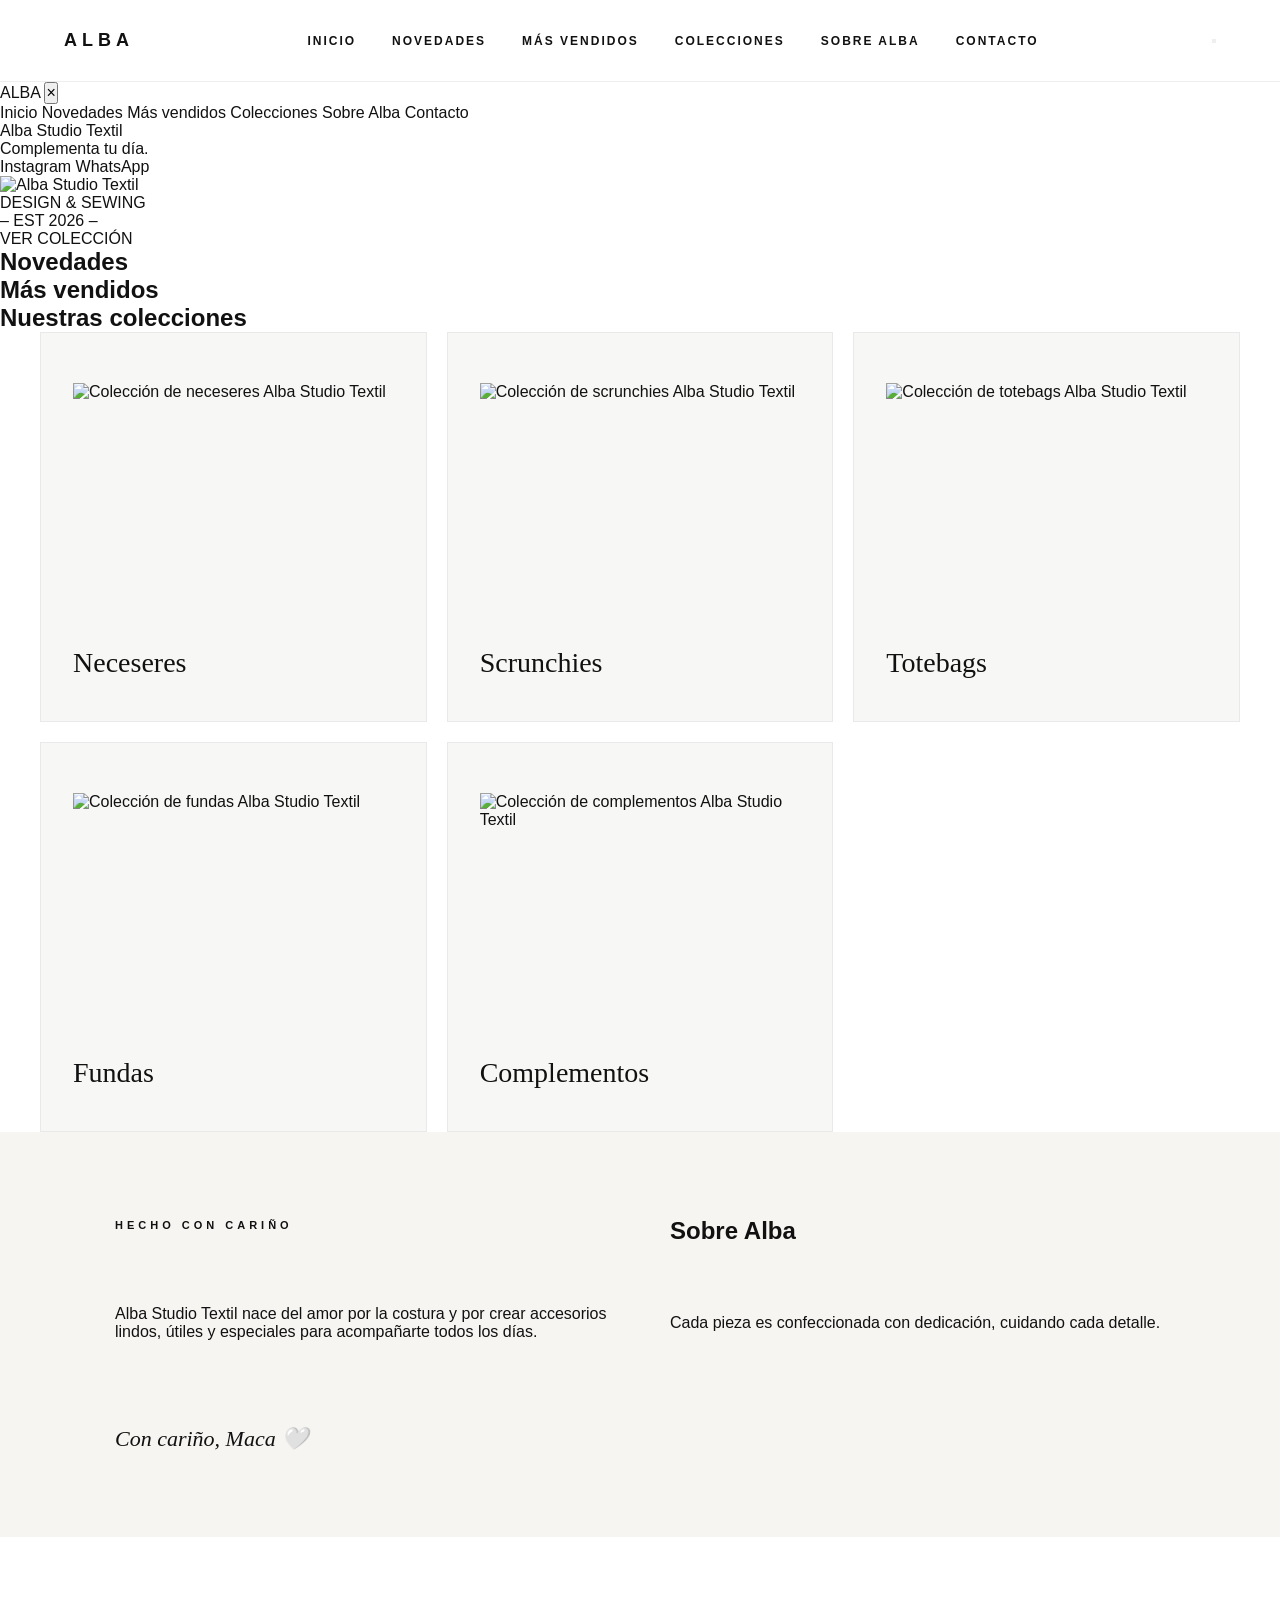
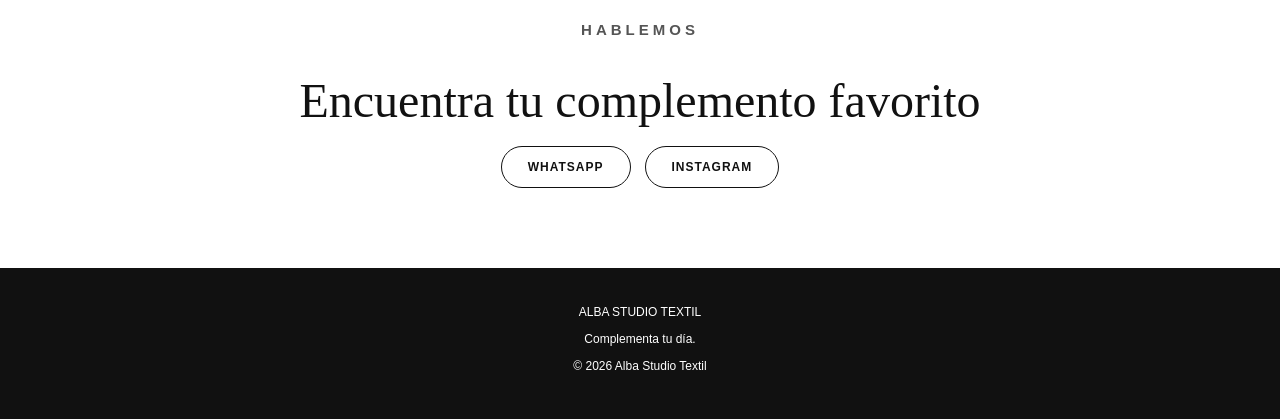
==== index.html @ f64bc585 "Update index.html" ====
<!DOCTYPE html>
<html lang="es">

<head>

  <meta charset="UTF-8">

  <meta
    name="viewport"
    content="width=device-width, initial-scale=1.0"
  >

  <meta
    name="description"
    content="Alba Studio Textil. Neceseres, scrunchies, fundas, totebags y accesorios textiles hechos con dedicación."
  >

  <title>Alba Studio Textil</title>

  <link rel="stylesheet" href="style.css">

</head>

<body>

  <!-- =========================
       ENCABEZADO
  ========================== -->

  <header class="encabezado">

    <a href="#inicio" class="marca-menu">
      ALBA
    </a>

    <!-- Menú para computador -->

    <nav class="menu" aria-label="Menú principal">

      <a href="#inicio">
        Inicio
      </a>

      <a href="#novedades">
        Novedades
      </a>

      <a href="#mas-vendidos">
        Más vendidos
      </a>

      <a href="#colecciones">
        Colecciones
      </a>

      <a href="#sobre-alba">
        Sobre Alba
      </a>

      <a href="#contacto">
        Contacto
      </a>

    </nav>

    <!-- Botón menú celular -->

    <button
      class="menu-movil-boton"
      id="abrir-menu"
      type="button"
      aria-label="Abrir menú"
      aria-expanded="false"
      aria-controls="menu-lateral"
    >

      <span></span>
      <span></span>
      <span></span>

    </button>

  </header>

  <!-- Fondo oscuro menú celular -->

  <div
    class="menu-fondo"
    id="menu-fondo"
  ></div>

  <!-- Menú lateral celular -->

  <aside
    class="menu-lateral"
    id="menu-lateral"
    aria-label="Menú para celular"
  >

    <div class="menu-lateral-encabezado">

      <span>
        ALBA
      </span>

      <button
        class="cerrar-menu"
        id="cerrar-menu"
        type="button"
        aria-label="Cerrar menú"
      >
        ×
      </button>

    </div>

    <nav class="menu-lateral-enlaces">

      <a href="#inicio">
        Inicio
      </a>

      <a href="#novedades">
        Novedades
      </a>

      <a href="#mas-vendidos">
        Más vendidos
      </a>

      <a href="#colecciones">
        Colecciones
      </a>

      <a href="#sobre-alba">
        Sobre Alba
      </a>

      <a href="#contacto">
        Contacto
      </a>

    </nav>

    <div class="menu-lateral-contacto">

      <p>
        Alba Studio Textil
      </p>

      <p>
        Complementa tu día.
      </p>

      <div class="menu-redes">

        <a
          href="https://www.instagram.com/alba_studiotextil"
          target="_blank"
          rel="noopener noreferrer"
        >
          Instagram
        </a>

        <a
          href="https://wa.me/56994187887"
          target="_blank"
          rel="noopener noreferrer"
        >
          WhatsApp
        </a>

      </div>

    </div>

  </aside>

  <main>

    <!-- =========================
         PORTADA
    ========================== -->

    <section class="hero" id="inicio">

      <img
        src="logo.png"
        class="logo"
        alt="Alba Studio Textil"
      >

      <p class="subtitulo">
        DESIGN &amp; SEWING
      </p>

      <p class="est">
        – EST 2026 –
      </p>

      <a
        href="#colecciones"
        class="boton"
      >
        VER COLECCIÓN
      </a>

    </section>

    <!-- =========================
         NOVEDADES
    ========================== -->

    <section
      class="seccion-simple novedades"
      id="novedades"
    >

      <h2>
        Novedades
      </h2>

      <!--
        Aquí pondremos después
        las imágenes de las novedades.
      -->

      <div class="espacio-productos"></div>

    </section>

    <!-- =========================
         MÁS VENDIDOS
    ========================== -->

    <section
      class="seccion-simple mas-vendidos"
      id="mas-vendidos"
    >

      <h2>
        Más vendidos
      </h2>

      <!--
        Aquí pondremos después
        las imágenes de los productos más vendidos.
      -->

      <div class="espacio-productos"></div>

    </section>

    <!-- =========================
         COLECCIONES
    ========================== -->

    <section
      class="colecciones"
      id="colecciones"
    >

      <div class="encabezado-seccion">

        <h2>
          Nuestras colecciones
        </h2>

      </div>

      <div class="categorias">

        <!-- Neceseres -->

        <article class="categoria">

          <img
            src="imagen/neceser1.png"
            alt="Colección de neceseres Alba Studio Textil"
          >

          <div class="categoria-contenido">

            <h3>
              Neceseres
            </h3>

          </div>

        </article>

        <!-- Scrunchies -->

        <article class="categoria">

          <img
            src="imagen/scrunchie1.png"
            alt="Colección de scrunchies Alba Studio Textil"
          >

          <div class="categoria-contenido">

            <h3>
              Scrunchies
            </h3>

          </div>

        </article>

        <!-- Totebags -->

        <article class="categoria">

          <img
            src="imagen/totebag1.png"
            alt="Colección de totebags Alba Studio Textil"
          >

          <div class="categoria-contenido">

            <h3>
              Totebags
            </h3>

          </div>

        </article>

        <!-- Fundas -->

        <article class="categoria">

          <img
            src="imagen/funda1.png"
            alt="Colección de fundas Alba Studio Textil"
          >

          <div class="categoria-contenido">

            <h3>
              Fundas
            </h3>

          </div>

        </article>

        <!-- Complementos -->

        <article class="categoria">

          <img
            src="imagen/complementos1.png"
            alt="Colección de complementos Alba Studio Textil"
          >

          <div class="categoria-contenido">

            <h3>
              Complementos
            </h3>

          </div>

        </article>

      </div>

    </section>

    <!-- =========================
         SOBRE ALBA
    ========================== -->

    <section
      class="sobre-alba"
      id="sobre-alba"
    >

      <div class="sobre-contenido">

        <p class="etiqueta-seccion">
          HECHO CON CARIÑO
        </p>

        <h2>
          Sobre Alba
        </h2>

        <p>
          Alba Studio Textil nace del amor por la costura
          y por crear accesorios lindos, útiles y especiales
          para acompañarte todos los días.
        </p>

        <p>
          Cada pieza es confeccionada con dedicación,
          cuidando cada detalle.
        </p>

        <p class="firma-maca">
          Con cariño, Maca 🤍
        </p>

      </div>

    </section>

    <!-- =========================
         CONTACTO
    ========================== -->

    <section
      class="contacto"
      id="contacto"
    >

      <p class="etiqueta-seccion">
        HABLEMOS
      </p>

      <h2>
        Encuentra tu complemento favorito
      </h2>

      <div class="botones-contacto">

        <a
          href="https://wa.me/56994187887"
          class="boton-contacto boton-whatsapp"
          target="_blank"
          rel="noopener noreferrer"
        >
          WhatsApp
        </a>

        <a
          href="https://www.instagram.com/alba_studiotextil"
          class="boton-contacto"
          target="_blank"
          rel="noopener noreferrer"
        >
          Instagram
        </a>

      </div>

    </section>

  </main>

  <!-- =========================
       PIE DE PÁGINA
  ========================== -->

  <footer class="pie-pagina">

    <p class="pie-marca">
      ALBA STUDIO TEXTIL
    </p>

    <p>
      Complementa tu día.
    </p>

    <p class="pie-derechos">
      © 2026 Alba Studio Textil
    </p>

  </footer>

  <!-- =========================
       MENÚ CELULAR
  ========================== -->

  <script>

    const botonAbrirMenu =
      document.getElementById("abrir-menu");

    const botonCerrarMenu =
      document.getElementById("cerrar-menu");

    const menuLateral =
      document.getElementById("menu-lateral");

    const fondoMenu =
      document.getElementById("menu-fondo");

    const enlacesMenu =
      document.querySelectorAll(".menu-lateral-enlaces a");

    function abrirMenu() {

      menuLateral.classList.add("activo");

      fondoMenu.classList.add("activo");

      document.body.classList.add("menu-abierto");

      botonAbrirMenu.setAttribute(
        "aria-expanded",
        "true"
      );

    }

    function cerrarMenu() {

      menuLateral.classList.remove("activo");

      fondoMenu.classList.remove("activo");

      document.body.classList.remove("menu-abierto");

      botonAbrirMenu.setAttribute(
        "aria-expanded",
        "false"
      );

    }

    botonAbrirMenu.addEventListener(
      "click",
      abrirMenu
    );

    botonCerrarMenu.addEventListener(
      "click",
      cerrarMenu
    );

    fondoMenu.addEventListener(
      "click",
      cerrarMenu
    );

    enlacesMenu.forEach(function (enlace) {

      enlace.addEventListener(
        "click",
        cerrarMenu
      );

    });

    document.addEventListener(
      "keydown",
      function (evento) {

        if (evento.key === "Escape") {

          cerrarMenu();

        }

      }
    );

  </script>

</body>

</html>
---- style.css ----
/* ================================
   CONFIGURACIÓN GENERAL
================================ */

* {
  margin: 0;
  padding: 0;
  box-sizing: border-box;
}

html {
  scroll-behavior: smooth;
}

body {
  background: #ffffff;
  color: #111111;
  font-family: Arial, Helvetica, sans-serif;
}

img {
  max-width: 100%;
  height: auto;
  display: block;
}

a {
  color: inherit;
  text-decoration: none;
}

button {
  font: inherit;
}

/* ================================
   ENCABEZADO
================================ */

.encabezado {
  width: 100%;
  height: 82px;
  display: flex;
  align-items: center;
  justify-content: space-between;
  padding: 0 5%;
  border-bottom: 1px solid #eeeeee;
  background: rgba(255, 255, 255, 0.96);
  position: sticky;
  top: 0;
  z-index: 100;
}

.marca-menu {
  font-size: 18px;
  font-weight: 700;
  letter-spacing: 5px;
}

.menu {
  display: flex;
  align-items: center;
  gap: 36px;
}

.menu a {
  font-size: 12px;
  font-weight: 700;
  letter-spacing: 2px;
  text-transform: uppercase;
  transition: opacity 0.25s ease;
}

.menu a:hover {
  opacity: 0.55;
}

.carrito-boton {
  border: 0;
  background: transparent;
  cursor: pointer;
  font-size: 22px;
  position: relative;
}

.carrito-contador {
  position: absolute;
  top: -7px;
  right: -10px;
  width: 19px;
  height: 19px;
  border-radius: 50%;
  background: #111111;
  color: #ffffff;
  font-size: 11px;
  display: flex;
  justify-content: center;
  align-items: center;
}

/* ================================
   PORTADA
================================ */

.portada {
  min-height: auto;
  padding: 42px 20px 36px;
  display: flex;
  flex-direction: column;
  justify-content: center;
  align-items: center;
  text-align: center;
  border-bottom: 1px solid #eeeeee;
  background: #ffffff;
}

.logo-principal {
  width: min(620px, 88vw);
  height: auto;
  display: block;
  margin: 0 auto 10px;
}

.boton-principal {
  display: inline-block;
  padding: 13px 30px;
  border: 1.5px solid #111111;
  border-radius: 999px;
  color: #111111;
  background: transparent;
  font-size: 13px;
  font-weight: 600;
  letter-spacing: 1px;
  text-transform: uppercase;
  transition:
    background 0.3s ease,
    color 0.3s ease,
    transform 0.3s ease;
}

.boton-principal:hover {
  color: #ffffff;
  background: #111111;
  transform: translateY(-2px);
}

/* ================================
   COLECCIONES
================================ */

.coleccion {
  padding: 80px 5%;
  text-align: center;
}

.etiqueta-seccion {
  margin-bottom: 12px;
  font-size: 11px;
  font-weight: 700;
  letter-spacing: 4px;
  text-transform: uppercase;
}

.titulo-seccion {
  max-width: 650px;
  margin: 0 auto 45px;
  font-family: Georgia, "Times New Roman", serif;
  font-size: clamp(32px, 5vw, 50px);
  font-weight: 400;
  line-height: 1.1;
}

.categorias {
  max-width: 1200px;
  margin: 0 auto;
  display: grid;
  grid-template-columns: repeat(3, 1fr);
  gap: 20px;
}

.categoria {
  min-height: 390px;
  padding: 32px;
  border: 1px solid #e9e9e9;
  display: flex;
  flex-direction: column;
  justify-content: flex-end;
  text-align: left;
  background: #f7f7f5;
  transition:
    transform 0.3s ease,
    box-shadow 0.3s ease;
}

.categoria:hover {
  transform: translateY(-4px);
  box-shadow: 0 12px 30px rgba(0, 0, 0, 0.07);
}

.categoria img {
  width: 100%;
  height: 240px;
  object-fit: cover;
  margin-bottom: 24px;
}

.categoria h3 {
  margin-bottom: 10px;
  font-family: Georgia, "Times New Roman", serif;
  font-size: 28px;
  font-weight: 400;
}

.categoria p {
  margin-bottom: 24px;
  color: #555555;
  font-size: 14px;
  line-height: 1.6;
}

.categoria a {
  width: fit-content;
  padding-bottom: 4px;
  border-bottom: 1px solid #111111;
  font-size: 11px;
  font-weight: 700;
  letter-spacing: 2px;
  text-transform: uppercase;
}

/* ================================
   SOBRE ALBA
================================ */

.sobre-alba {
  padding: 85px 5%;
  background: #f7f5f2;
}

.sobre-contenido {
  max-width: 1050px;
  margin: 0 auto;
  display: grid;
  grid-template-columns: 1fr 1fr;
  gap: 60px;
  align-items: center;
}

.sobre-imagen img {
  width: 100%;
  max-height: 560px;
  object-fit: cover;
}

.sobre-texto h2 {
  margin-bottom: 24px;
  font-family: Georgia, "Times New Roman", serif;
  font-size: clamp(34px, 5vw, 52px);
  font-weight: 400;
}

.sobre-texto p {
  margin-bottom: 18px;
  color: #444444;
  font-size: 16px;
  line-height: 1.8;
}

.firma-maca {
  margin-top: 25px;
  font-family: Georgia, "Times New Roman", serif;
  font-size: 22px;
  font-style: italic;
}

/* ================================
   BENEFICIOS
================================ */

.beneficios {
  padding: 55px 5%;
  display: grid;
  grid-template-columns: repeat(4, 1fr);
  border-top: 1px solid #eeeeee;
  border-bottom: 1px solid #eeeeee;
}

.beneficio {
  padding: 20px 30px;
  text-align: center;
  border-right: 1px solid #e5e5e5;
}

.beneficio:last-child {
  border-right: 0;
}

.beneficio span {
  display: block;
  margin-bottom: 15px;
  font-size: 25px;
}

.beneficio h4 {
  margin-bottom: 10px;
  font-size: 11px;
  letter-spacing: 2px;
  text-transform: uppercase;
}

.beneficio p {
  color: #555555;
  font-size: 13px;
  line-height: 1.6;
}

/* ================================
   CONTACTO
================================ */

.contacto {
  padding: 80px 5%;
  text-align: center;
}

.contacto h2 {
  margin-bottom: 18px;
  font-family: Georgia, "Times New Roman", serif;
  font-size: clamp(32px, 5vw, 48px);
  font-weight: 400;
}

.contacto p {
  max-width: 600px;
  margin: 0 auto 30px;
  color: #555555;
  font-size: 15px;
  line-height: 1.7;
}

.botones-contacto {
  display: flex;
  justify-content: center;
  gap: 14px;
  flex-wrap: wrap;
}

.boton-contacto {
  display: inline-block;
  padding: 13px 26px;
  border: 1.5px solid #111111;
  border-radius: 999px;
  font-size: 12px;
  font-weight: 700;
  letter-spacing: 1px;
  text-transform: uppercase;
  transition:
    background 0.3s ease,
    color 0.3s ease;
}

.boton-contacto:hover {
  background: #111111;
  color: #ffffff;
}

/* ================================
   PIE DE PÁGINA
================================ */

.pie-pagina {
  padding: 35px 5%;
  text-align: center;
  background: #111111;
  color: #ffffff;
}

.pie-pagina p {
  margin-bottom: 8px;
  font-size: 12px;
  line-height: 1.6;
}

.pie-pagina a {
  opacity: 0.85;
}

.pie-pagina a:hover {
  opacity: 1;
}

/* ================================
   TABLET
================================ */

@media (max-width: 950px) {
  .categorias {
    grid-template-columns: repeat(2, 1fr);
  }

  .beneficios {
    grid-template-columns: repeat(2, 1fr);
  }

  .beneficio:nth-child(2) {
    border-right: 0;
  }

  .beneficio:nth-child(-n + 2) {
    border-bottom: 1px solid #e5e5e5;
  }

  .sobre-contenido {
    gap: 35px;
  }
}

/* ================================
   CELULAR
================================ */

@media (max-width: 760px) {
  .encabezado {
    height: 68px;
    padding: 0 20px;
  }

  .marca-menu {
    font-size: 15px;
    letter-spacing: 3px;
  }

  .menu {
    display: none;
  }

  .portada {
    min-height: auto;
    padding: 28px 14px 24px;
  }

  .logo-principal {
    width: min(480px, 92vw);
    margin-bottom: 8px;
  }

  .boton-principal {
    padding: 12px 25px;
    font-size: 12px;
  }

  .coleccion {
    padding: 65px 20px;
  }

  .titulo-seccion {
    margin-bottom: 35px;
    font-size: 36px;
  }

  .categorias {
    grid-template-columns: 1fr;
  }

  .categoria {
    min-height: auto;
    padding: 24px;
  }

  .categoria img {
    height: 260px;
  }

  .sobre-alba {
    padding: 65px 20px;
  }

  .sobre-contenido {
    grid-template-columns: 1fr;
    gap: 35px;
  }

  .sobre-texto h2 {
    font-size: 38px;
  }

  .beneficios {
    grid-template-columns: 1fr;
    padding: 35px 20px;
  }

  .beneficio {
    border-right: 0;
    border-bottom: 1px solid #e5e5e5;
  }

  .beneficio:last-child {
    border-bottom: 0;
  }

  .contacto {
    padding: 65px 20px;
  }

  .botones-contacto {
    flex-direction: column;
    align-items: center;
  }

  .boton-contacto {
    width: min(100%, 300px);
  }
}

/* ================================
   CELULARES PEQUEÑOS
================================ */

@media (max-width: 420px) {
  .logo-principal {
    width: 94vw;
  }

  .categoria img {
    height: 220px;
  }

  .categoria h3 {
    font-size: 25px;
  }

  .titulo-seccion {
    font-size: 32px;
  }
}
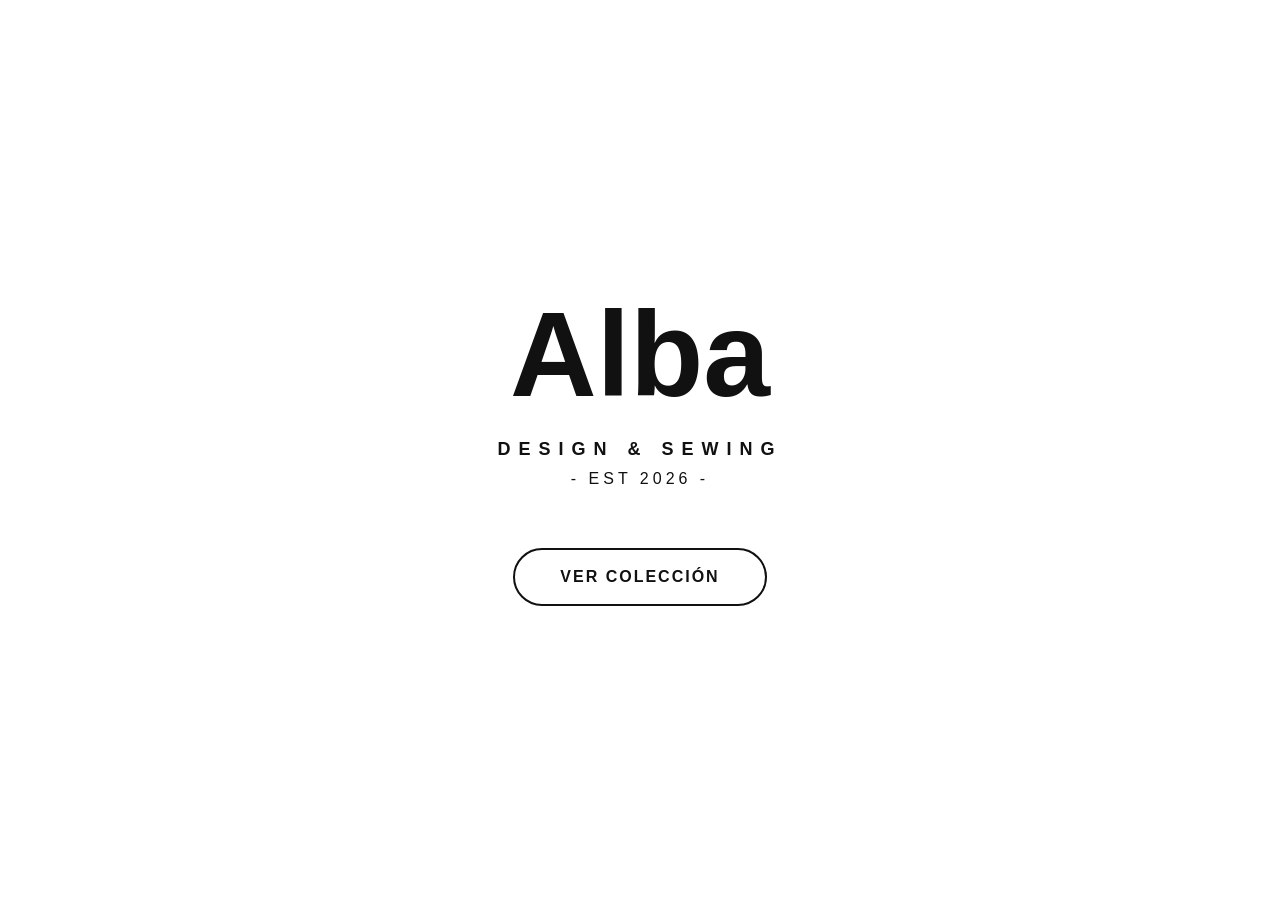
==== commit e96eeaeb: "Update index.html" ====
--- a/index.html
+++ b/index.html
@@ -1,565 +1,86 @@
 <!DOCTYPE html>
 <html lang="es">
+<head>
+<meta charset="UTF-8">
+<meta name="viewport" content="width=device-width, initial-scale=1.0">
+<title>Alba Studio Textil</title>
 
-<head>
+<style>
+*{
+    margin:0;
+    padding:0;
+    box-sizing:border-box;
+}
 
-  <meta charset="UTF-8">
+body{
+    font-family:Arial, Helvetica, sans-serif;
+    background:#fff;
+    color:#111;
+}
 
-  <meta
-    name="viewport"
-    content="width=device-width, initial-scale=1.0"
-  >
+.hero{
+    min-height:100vh;
+    display:flex;
+    flex-direction:column;
+    justify-content:center;
+    align-items:center;
+    text-align:center;
+    padding:40px;
+}
 
-  <meta
-    name="description"
-    content="Alba Studio Textil. Neceseres, scrunchies, fundas, totebags y accesorios textiles hechos con dedicación."
-  >
+h1{
+    font-size:clamp(60px,10vw,120px);
+    font-weight:900;
+    line-height:1;
+}
 
-  <title>Alba Studio Textil</title>
+.subtitulo{
+    margin-top:25px;
+    letter-spacing:8px;
+    font-size:18px;
+    font-weight:bold;
+}
 
-  <link rel="stylesheet" href="style.css">
+.est{
+    margin-top:10px;
+    letter-spacing:4px;
+    font-size:16px;
+}
+
+.boton{
+    margin-top:60px;
+    display:inline-block;
+    padding:18px 45px;
+    border:2px solid #111;
+    border-radius:40px;
+    text-decoration:none;
+    color:#111;
+    font-weight:bold;
+    letter-spacing:2px;
+    transition:.3s;
+}
+
+.boton:hover{
+    background:#111;
+    color:white;
+}
+</style>
 
 </head>
 
 <body>
 
-  <!-- =========================
-       ENCABEZADO
-  ========================== -->
+<section class="hero">
 
-  <header class="encabezado">
+<h1>Alba</h1>
 
-    <a href="#inicio" class="marca-menu">
-      ALBA
-    </a>
+<p class="subtitulo">DESIGN &amp; SEWING</p>
 
-    <!-- Menú para computador -->
+<p class="est">- EST 2026 -</p>
 
-    <nav class="menu" aria-label="Menú principal">
+<a class="boton" href="#">VER COLECCIÓN</a>
 
-      <a href="#inicio">
-        Inicio
-      </a>
-
-      <a href="#novedades">
-        Novedades
-      </a>
-
-      <a href="#mas-vendidos">
-        Más vendidos
-      </a>
-
-      <a href="#colecciones">
-        Colecciones
-      </a>
-
-      <a href="#sobre-alba">
-        Sobre Alba
-      </a>
-
-      <a href="#contacto">
-        Contacto
-      </a>
-
-    </nav>
-
-    <!-- Botón menú celular -->
-
-    <button
-      class="menu-movil-boton"
-      id="abrir-menu"
-      type="button"
-      aria-label="Abrir menú"
-      aria-expanded="false"
-      aria-controls="menu-lateral"
-    >
-
-      <span></span>
-      <span></span>
-      <span></span>
-
-    </button>
-
-  </header>
-
-  <!-- Fondo oscuro menú celular -->
-
-  <div
-    class="menu-fondo"
-    id="menu-fondo"
-  ></div>
-
-  <!-- Menú lateral celular -->
-
-  <aside
-    class="menu-lateral"
-    id="menu-lateral"
-    aria-label="Menú para celular"
-  >
-
-    <div class="menu-lateral-encabezado">
-
-      <span>
-        ALBA
-      </span>
-
-      <button
-        class="cerrar-menu"
-        id="cerrar-menu"
-        type="button"
-        aria-label="Cerrar menú"
-      >
-        ×
-      </button>
-
-    </div>
-
-    <nav class="menu-lateral-enlaces">
-
-      <a href="#inicio">
-        Inicio
-      </a>
-
-      <a href="#novedades">
-        Novedades
-      </a>
-
-      <a href="#mas-vendidos">
-        Más vendidos
-      </a>
-
-      <a href="#colecciones">
-        Colecciones
-      </a>
-
-      <a href="#sobre-alba">
-        Sobre Alba
-      </a>
-
-      <a href="#contacto">
-        Contacto
-      </a>
-
-    </nav>
-
-    <div class="menu-lateral-contacto">
-
-      <p>
-        Alba Studio Textil
-      </p>
-
-      <p>
-        Complementa tu día.
-      </p>
-
-      <div class="menu-redes">
-
-        <a
-          href="https://www.instagram.com/alba_studiotextil"
-          target="_blank"
-          rel="noopener noreferrer"
-        >
-          Instagram
-        </a>
-
-        <a
-          href="https://wa.me/56994187887"
-          target="_blank"
-          rel="noopener noreferrer"
-        >
-          WhatsApp
-        </a>
-
-      </div>
-
-    </div>
-
-  </aside>
-
-  <main>
-
-    <!-- =========================
-         PORTADA
-    ========================== -->
-
-    <section class="hero" id="inicio">
-
-      <img
-        src="logo.png"
-        class="logo"
-        alt="Alba Studio Textil"
-      >
-
-      <p class="subtitulo">
-        DESIGN &amp; SEWING
-      </p>
-
-      <p class="est">
-        – EST 2026 –
-      </p>
-
-      <a
-        href="#colecciones"
-        class="boton"
-      >
-        VER COLECCIÓN
-      </a>
-
-    </section>
-
-    <!-- =========================
-         NOVEDADES
-    ========================== -->
-
-    <section
-      class="seccion-simple novedades"
-      id="novedades"
-    >
-
-      <h2>
-        Novedades
-      </h2>
-
-      <!--
-        Aquí pondremos después
-        las imágenes de las novedades.
-      -->
-
-      <div class="espacio-productos"></div>
-
-    </section>
-
-    <!-- =========================
-         MÁS VENDIDOS
-    ========================== -->
-
-    <section
-      class="seccion-simple mas-vendidos"
-      id="mas-vendidos"
-    >
-
-      <h2>
-        Más vendidos
-      </h2>
-
-      <!--
-        Aquí pondremos después
-        las imágenes de los productos más vendidos.
-      -->
-
-      <div class="espacio-productos"></div>
-
-    </section>
-
-    <!-- =========================
-         COLECCIONES
-    ========================== -->
-
-    <section
-      class="colecciones"
-      id="colecciones"
-    >
-
-      <div class="encabezado-seccion">
-
-        <h2>
-          Nuestras colecciones
-        </h2>
-
-      </div>
-
-      <div class="categorias">
-
-        <!-- Neceseres -->
-
-        <article class="categoria">
-
-          <img
-            src="imagen/neceser1.png"
-            alt="Colección de neceseres Alba Studio Textil"
-          >
-
-          <div class="categoria-contenido">
-
-            <h3>
-              Neceseres
-            </h3>
-
-          </div>
-
-        </article>
-
-        <!-- Scrunchies -->
-
-        <article class="categoria">
-
-          <img
-            src="imagen/scrunchie1.png"
-            alt="Colección de scrunchies Alba Studio Textil"
-          >
-
-          <div class="categoria-contenido">
-
-            <h3>
-              Scrunchies
-            </h3>
-
-          </div>
-
-        </article>
-
-        <!-- Totebags -->
-
-        <article class="categoria">
-
-          <img
-            src="imagen/totebag1.png"
-            alt="Colección de totebags Alba Studio Textil"
-          >
-
-          <div class="categoria-contenido">
-
-            <h3>
-              Totebags
-            </h3>
-
-          </div>
-
-        </article>
-
-        <!-- Fundas -->
-
-        <article class="categoria">
-
-          <img
-            src="imagen/funda1.png"
-            alt="Colección de fundas Alba Studio Textil"
-          >
-
-          <div class="categoria-contenido">
-
-            <h3>
-              Fundas
-            </h3>
-
-          </div>
-
-        </article>
-
-        <!-- Complementos -->
-
-        <article class="categoria">
-
-          <img
-            src="imagen/complementos1.png"
-            alt="Colección de complementos Alba Studio Textil"
-          >
-
-          <div class="categoria-contenido">
-
-            <h3>
-              Complementos
-            </h3>
-
-          </div>
-
-        </article>
-
-      </div>
-
-    </section>
-
-    <!-- =========================
-         SOBRE ALBA
-    ========================== -->
-
-    <section
-      class="sobre-alba"
-      id="sobre-alba"
-    >
-
-      <div class="sobre-contenido">
-
-        <p class="etiqueta-seccion">
-          HECHO CON CARIÑO
-        </p>
-
-        <h2>
-          Sobre Alba
-        </h2>
-
-        <p>
-          Alba Studio Textil nace del amor por la costura
-          y por crear accesorios lindos, útiles y especiales
-          para acompañarte todos los días.
-        </p>
-
-        <p>
-          Cada pieza es confeccionada con dedicación,
-          cuidando cada detalle.
-        </p>
-
-        <p class="firma-maca">
-          Con cariño, Maca 🤍
-        </p>
-
-      </div>
-
-    </section>
-
-    <!-- =========================
-         CONTACTO
-    ========================== -->
-
-    <section
-      class="contacto"
-      id="contacto"
-    >
-
-      <p class="etiqueta-seccion">
-        HABLEMOS
-      </p>
-
-      <h2>
-        Encuentra tu complemento favorito
-      </h2>
-
-      <div class="botones-contacto">
-
-        <a
-          href="https://wa.me/56994187887"
-          class="boton-contacto boton-whatsapp"
-          target="_blank"
-          rel="noopener noreferrer"
-        >
-          WhatsApp
-        </a>
-
-        <a
-          href="https://www.instagram.com/alba_studiotextil"
-          class="boton-contacto"
-          target="_blank"
-          rel="noopener noreferrer"
-        >
-          Instagram
-        </a>
-
-      </div>
-
-    </section>
-
-  </main>
-
-  <!-- =========================
-       PIE DE PÁGINA
-  ========================== -->
-
-  <footer class="pie-pagina">
-
-    <p class="pie-marca">
-      ALBA STUDIO TEXTIL
-    </p>
-
-    <p>
-      Complementa tu día.
-    </p>
-
-    <p class="pie-derechos">
-      © 2026 Alba Studio Textil
-    </p>
-
-  </footer>
-
-  <!-- =========================
-       MENÚ CELULAR
-  ========================== -->
-
-  <script>
-
-    const botonAbrirMenu =
-      document.getElementById("abrir-menu");
-
-    const botonCerrarMenu =
-      document.getElementById("cerrar-menu");
-
-    const menuLateral =
-      document.getElementById("menu-lateral");
-
-    const fondoMenu =
-      document.getElementById("menu-fondo");
-
-    const enlacesMenu =
-      document.querySelectorAll(".menu-lateral-enlaces a");
-
-    function abrirMenu() {
-
-      menuLateral.classList.add("activo");
-
-      fondoMenu.classList.add("activo");
-
-      document.body.classList.add("menu-abierto");
-
-      botonAbrirMenu.setAttribute(
-        "aria-expanded",
-        "true"
-      );
-
-    }
-
-    function cerrarMenu() {
-
-      menuLateral.classList.remove("activo");
-
-      fondoMenu.classList.remove("activo");
-
-      document.body.classList.remove("menu-abierto");
-
-      botonAbrirMenu.setAttribute(
-        "aria-expanded",
-        "false"
-      );
-
-    }
-
-    botonAbrirMenu.addEventListener(
-      "click",
-      abrirMenu
-    );
-
-    botonCerrarMenu.addEventListener(
-      "click",
-      cerrarMenu
-    );
-
-    fondoMenu.addEventListener(
-      "click",
-      cerrarMenu
-    );
-
-    enlacesMenu.forEach(function (enlace) {
-
-      enlace.addEventListener(
-        "click",
-        cerrarMenu
-      );
-
-    });
-
-    document.addEventListener(
-      "keydown",
-      function (evento) {
-
-        if (evento.key === "Escape") {
-
-          cerrarMenu();
-
-        }
-
-      }
-    );
-
-  </script>
+</section>
 
 </body>
-
 </html>
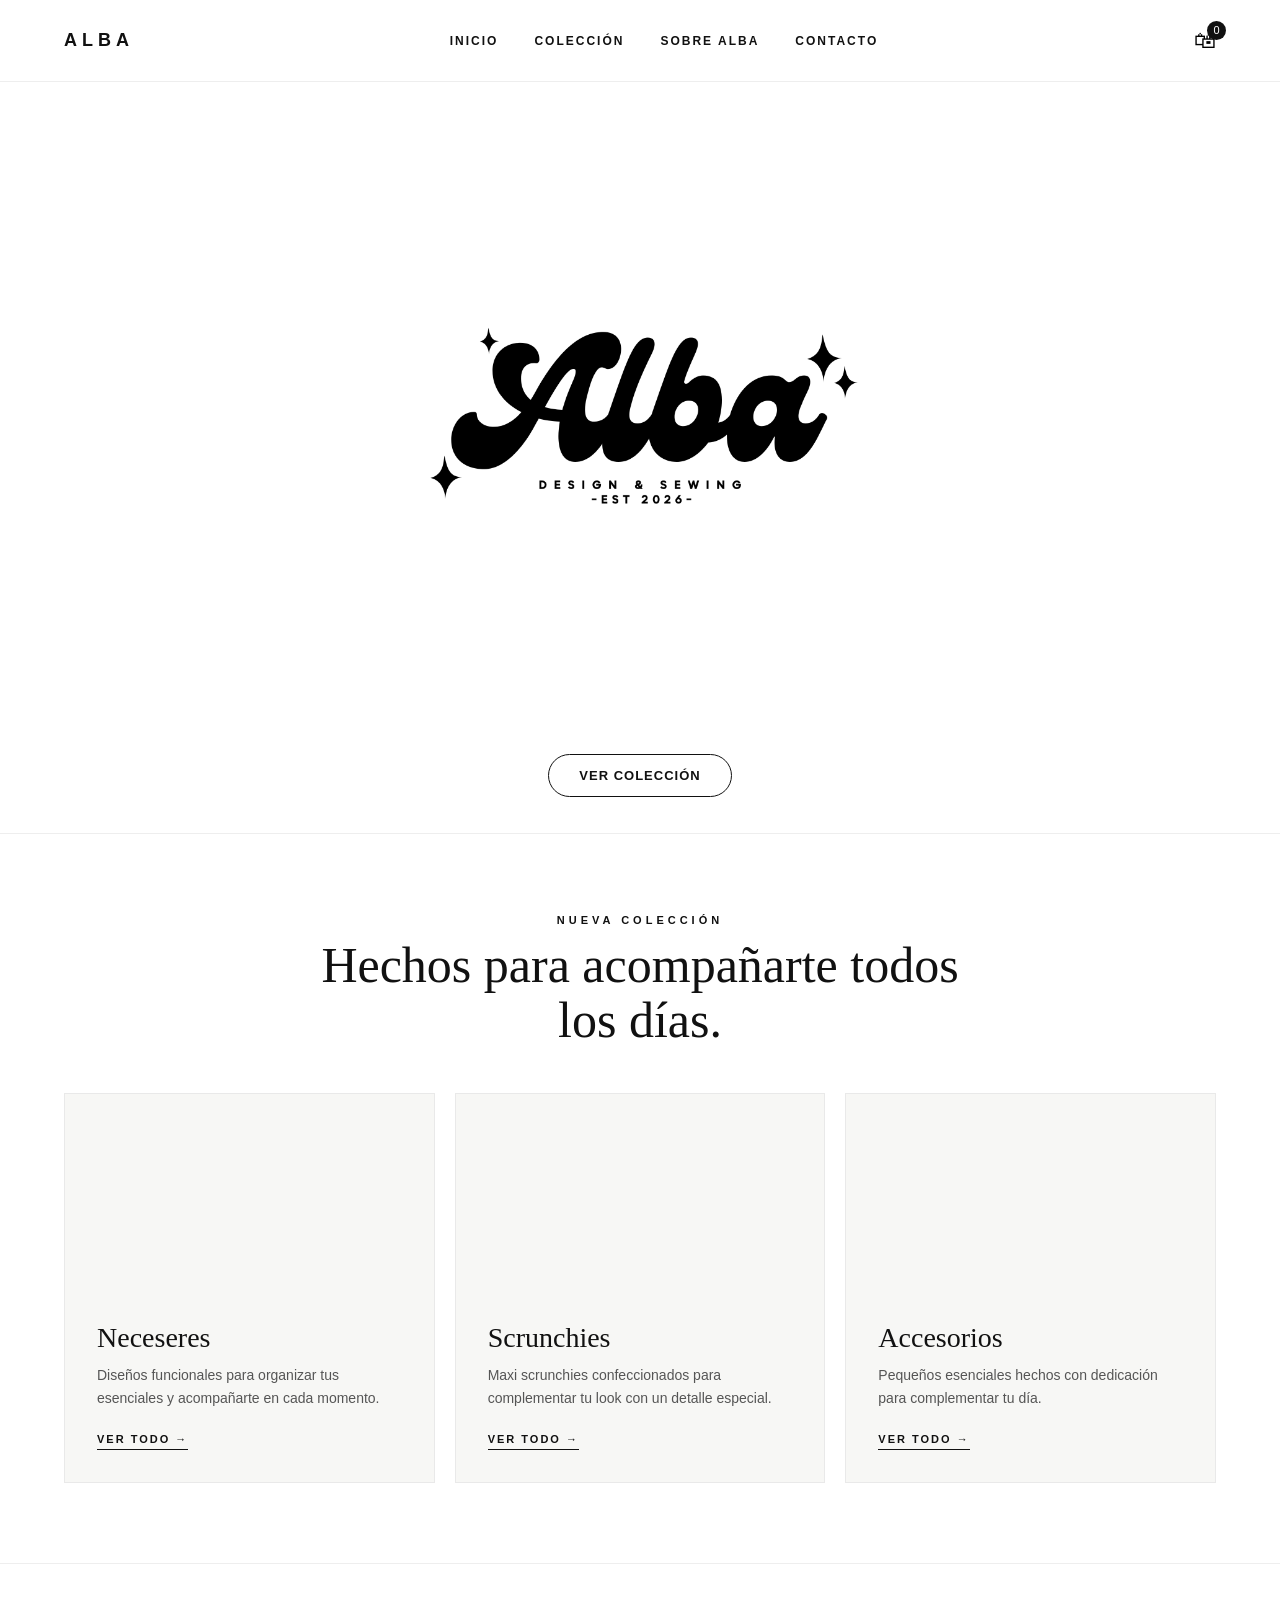
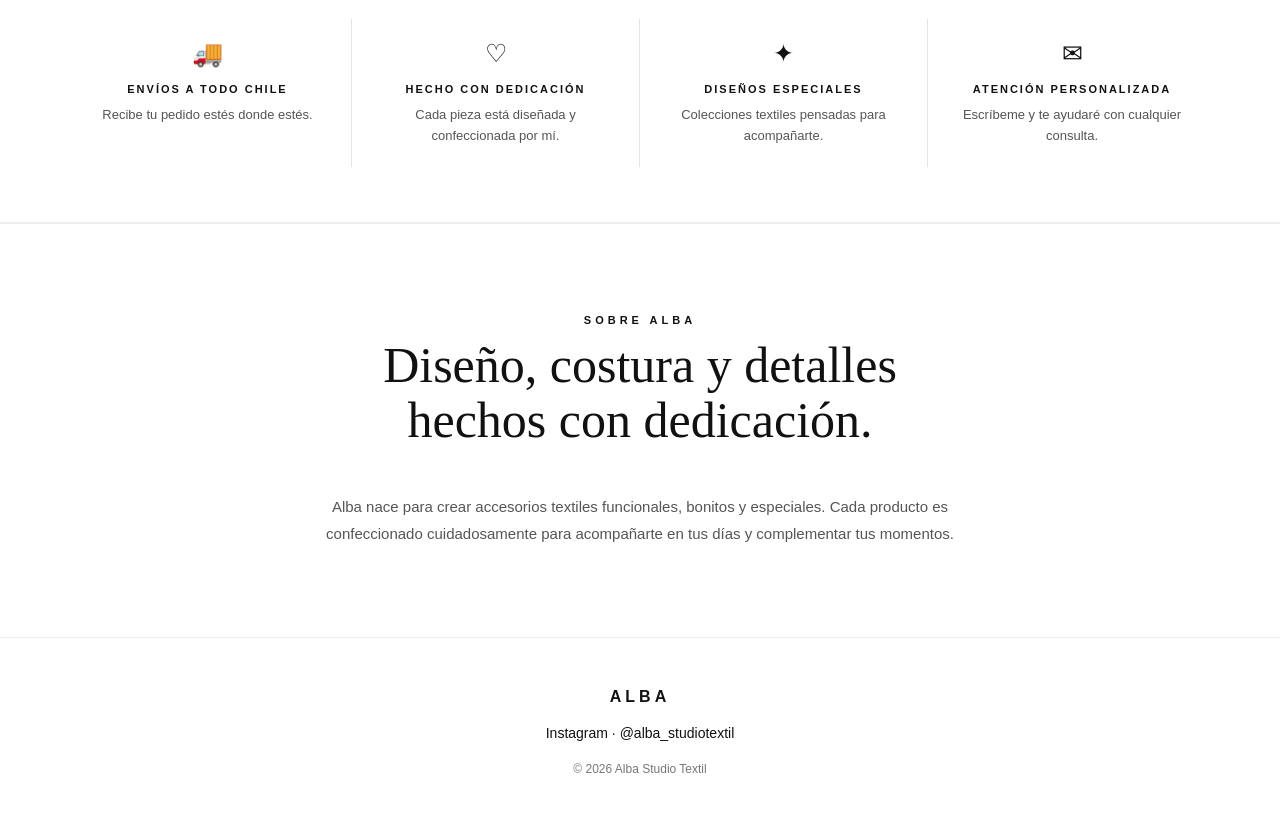
==== commit cd476cca: "Update index.html" ====
--- a/index.html
+++ b/index.html
@@ -1,86 +1,220 @@
 <!DOCTYPE html>
 <html lang="es">
 <head>
-<meta charset="UTF-8">
-<meta name="viewport" content="width=device-width, initial-scale=1.0">
-<title>Alba Studio Textil</title>
-
-<style>
-*{
-    margin:0;
-    padding:0;
-    box-sizing:border-box;
-}
-
-body{
-    font-family:Arial, Helvetica, sans-serif;
-    background:#fff;
-    color:#111;
-}
-
-.hero{
-    min-height:100vh;
-    display:flex;
-    flex-direction:column;
-    justify-content:center;
-    align-items:center;
-    text-align:center;
-    padding:40px;
-}
-
-h1{
-    font-size:clamp(60px,10vw,120px);
-    font-weight:900;
-    line-height:1;
-}
-
-.subtitulo{
-    margin-top:25px;
-    letter-spacing:8px;
-    font-size:18px;
-    font-weight:bold;
-}
-
-.est{
-    margin-top:10px;
-    letter-spacing:4px;
-    font-size:16px;
-}
-
-.boton{
-    margin-top:60px;
-    display:inline-block;
-    padding:18px 45px;
-    border:2px solid #111;
-    border-radius:40px;
-    text-decoration:none;
-    color:#111;
-    font-weight:bold;
-    letter-spacing:2px;
-    transition:.3s;
-}
-
-.boton:hover{
-    background:#111;
-    color:white;
-}
-</style>
-
+  <meta charset="UTF-8">
+  <meta name="viewport" content="width=device-width, initial-scale=1.0">
+
+  <title>Alba Studio Textil</title>
+
+  <link rel="stylesheet" href="style.css">
 </head>
 
 <body>
 
-<section class="hero">
-
-<h1>Alba</h1>
-
-<p class="subtitulo">DESIGN &amp; SEWING</p>
-
-<p class="est">- EST 2026 -</p>
-
-<a class="boton" href="#">VER COLECCIÓN</a>
-
-</section>
+  <header class="encabezado">
+
+    <div class="marca-menu">
+      ALBA
+    </div>
+
+    <nav class="menu">
+      <a href="#inicio">Inicio</a>
+      <a href="#coleccion">Colección</a>
+      <a href="#sobre-alba">Sobre Alba</a>
+      <a href="#contacto">Contacto</a>
+    </nav>
+
+    <button class="carrito-boton" aria-label="Abrir carrito">
+      🛍
+      <span class="carrito-contador">0</span>
+    </button>
+
+  </header>
+
+
+  <main>
+
+    <section class="portada" id="inicio">
+
+      <img
+        src="ALBA.png"
+        alt="Alba Design and Sewing"
+        class="logo-principal"
+      >
+
+      <a href="#coleccion" class="boton-principal">
+        Ver colección
+      </a>
+
+    </section>
+
+
+    <section class="coleccion" id="coleccion">
+
+      <p class="etiqueta-seccion">
+        Nueva colección
+      </p>
+
+      <h2 class="titulo-seccion">
+        Hechos para acompañarte todos los días.
+      </h2>
+
+      <div class="categorias">
+
+        <article class="categoria">
+          <h3>Neceseres</h3>
+
+          <p>
+            Diseños funcionales para organizar tus esenciales
+            y acompañarte en cada momento.
+          </p>
+
+          <a href="#">
+            Ver todo →
+          </a>
+        </article>
+
+
+        <article class="categoria">
+          <h3>Scrunchies</h3>
+
+          <p>
+            Maxi scrunchies confeccionados para complementar
+            tu look con un detalle especial.
+          </p>
+
+          <a href="#">
+            Ver todo →
+          </a>
+        </article>
+
+
+        <article class="categoria">
+          <h3>Accesorios</h3>
+
+          <p>
+            Pequeños esenciales hechos con dedicación
+            para complementar tu día.
+          </p>
+
+          <a href="#">
+            Ver todo →
+          </a>
+        </article>
+
+      </div>
+
+    </section>
+
+
+    <section class="beneficios">
+
+      <div class="beneficio">
+        <span>🚚</span>
+
+        <h4>Envíos a todo Chile</h4>
+
+        <p>
+          Recibe tu pedido estés donde estés.
+        </p>
+      </div>
+
+
+      <div class="beneficio">
+        <span>♡</span>
+
+        <h4>Hecho con dedicación</h4>
+
+        <p>
+          Cada pieza está diseñada y confeccionada por mí.
+        </p>
+      </div>
+
+
+      <div class="beneficio">
+        <span>✦</span>
+
+        <h4>Diseños especiales</h4>
+
+        <p>
+          Colecciones textiles pensadas para acompañarte.
+        </p>
+      </div>
+
+
+      <div class="beneficio">
+        <span>✉</span>
+
+        <h4>Atención personalizada</h4>
+
+        <p>
+          Escríbeme y te ayudaré con cualquier consulta.
+        </p>
+      </div>
+
+    </section>
+
+
+    <section
+      id="sobre-alba"
+      style="padding:90px 5%; text-align:center; border-top:1px solid #eee;"
+    >
+
+      <p class="etiqueta-seccion">
+        Sobre Alba
+      </p>
+
+      <h2 class="titulo-seccion">
+        Diseño, costura y detalles hechos con dedicación.
+      </h2>
+
+      <p
+        style="
+          max-width:650px;
+          margin:auto;
+          color:#555;
+          line-height:1.8;
+          font-size:15px;
+        "
+      >
+        Alba nace para crear accesorios textiles funcionales,
+        bonitos y especiales. Cada producto es confeccionado
+        cuidadosamente para acompañarte en tus días y complementar
+        tus momentos.
+      </p>
+
+    </section>
+
+  </main>
+
+
+  <footer
+    id="contacto"
+    style="
+      padding:50px 5%;
+      text-align:center;
+      border-top:1px solid #eee;
+    "
+  >
+
+    <p style="font-weight:700; letter-spacing:4px; margin-bottom:18px;">
+      ALBA
+    </p>
+
+    <a
+      href="https://www.instagram.com/alba_studiotextil"
+      target="_blank"
+      rel="noopener noreferrer"
+      style="font-size:14px;"
+    >
+      Instagram · @alba_studiotextil
+    </a>
+
+    <p style="margin-top:20px; color:#777; font-size:12px;">
+      © 2026 Alba Studio Textil
+    </p>
+
+  </footer>
 
 </body>
 </html>
--- a/style.css
+++ b/style.css
@@ -0,0 +1,535 @@
+/* ================================
+   CONFIGURACIÓN GENERAL
+================================ */
+
+* {
+  margin: 0;
+  padding: 0;
+  box-sizing: border-box;
+}
+
+html {
+  scroll-behavior: smooth;
+}
+
+body {
+  background: #ffffff;
+  color: #111111;
+  font-family: Arial, Helvetica, sans-serif;
+}
+
+img {
+  max-width: 100%;
+  height: auto;
+  display: block;
+}
+
+a {
+  color: inherit;
+  text-decoration: none;
+}
+
+button {
+  font: inherit;
+}
+
+/* ================================
+   ENCABEZADO
+================================ */
+
+.encabezado {
+  width: 100%;
+  height: 82px;
+  display: flex;
+  align-items: center;
+  justify-content: space-between;
+  padding: 0 5%;
+  border-bottom: 1px solid #eeeeee;
+  background: rgba(255, 255, 255, 0.96);
+  position: sticky;
+  top: 0;
+  z-index: 100;
+}
+
+.marca-menu {
+  font-size: 18px;
+  font-weight: 700;
+  letter-spacing: 5px;
+}
+
+.menu {
+  display: flex;
+  align-items: center;
+  gap: 36px;
+}
+
+.menu a {
+  font-size: 12px;
+  font-weight: 700;
+  letter-spacing: 2px;
+  text-transform: uppercase;
+  transition: opacity 0.25s ease;
+}
+
+.menu a:hover {
+  opacity: 0.55;
+}
+
+.carrito-boton {
+  border: 0;
+  background: transparent;
+  cursor: pointer;
+  font-size: 22px;
+  position: relative;
+}
+
+.carrito-contador {
+  position: absolute;
+  top: -7px;
+  right: -10px;
+  width: 19px;
+  height: 19px;
+  border-radius: 50%;
+  background: #111111;
+  color: #ffffff;
+  font-size: 11px;
+  display: flex;
+  justify-content: center;
+  align-items: center;
+}
+
+/* ================================
+   PORTADA
+================================ */
+
+.portada {
+  min-height: auto;
+  padding: 42px 20px 36px;
+  display: flex;
+  flex-direction: column;
+  justify-content: center;
+  align-items: center;
+  text-align: center;
+  border-bottom: 1px solid #eeeeee;
+  background: #ffffff;
+}
+
+.logo-principal {
+  width: min(620px, 88vw);
+  height: auto;
+  display: block;
+  margin: 0 auto 10px;
+}
+
+.boton-principal {
+  display: inline-block;
+  padding: 13px 30px;
+  border: 1.5px solid #111111;
+  border-radius: 999px;
+  color: #111111;
+  background: transparent;
+  font-size: 13px;
+  font-weight: 600;
+  letter-spacing: 1px;
+  text-transform: uppercase;
+  transition:
+    background 0.3s ease,
+    color 0.3s ease,
+    transform 0.3s ease;
+}
+
+.boton-principal:hover {
+  color: #ffffff;
+  background: #111111;
+  transform: translateY(-2px);
+}
+
+/* ================================
+   COLECCIONES
+================================ */
+
+.coleccion {
+  padding: 80px 5%;
+  text-align: center;
+}
+
+.etiqueta-seccion {
+  margin-bottom: 12px;
+  font-size: 11px;
+  font-weight: 700;
+  letter-spacing: 4px;
+  text-transform: uppercase;
+}
+
+.titulo-seccion {
+  max-width: 650px;
+  margin: 0 auto 45px;
+  font-family: Georgia, "Times New Roman", serif;
+  font-size: clamp(32px, 5vw, 50px);
+  font-weight: 400;
+  line-height: 1.1;
+}
+
+.categorias {
+  max-width: 1200px;
+  margin: 0 auto;
+  display: grid;
+  grid-template-columns: repeat(3, 1fr);
+  gap: 20px;
+}
+
+.categoria {
+  min-height: 390px;
+  padding: 32px;
+  border: 1px solid #e9e9e9;
+  display: flex;
+  flex-direction: column;
+  justify-content: flex-end;
+  text-align: left;
+  background: #f7f7f5;
+  transition:
+    transform 0.3s ease,
+    box-shadow 0.3s ease;
+}
+
+.categoria:hover {
+  transform: translateY(-4px);
+  box-shadow: 0 12px 30px rgba(0, 0, 0, 0.07);
+}
+
+.categoria img {
+  width: 100%;
+  height: 240px;
+  object-fit: cover;
+  margin-bottom: 24px;
+}
+
+.categoria h3 {
+  margin-bottom: 10px;
+  font-family: Georgia, "Times New Roman", serif;
+  font-size: 28px;
+  font-weight: 400;
+}
+
+.categoria p {
+  margin-bottom: 24px;
+  color: #555555;
+  font-size: 14px;
+  line-height: 1.6;
+}
+
+.categoria a {
+  width: fit-content;
+  padding-bottom: 4px;
+  border-bottom: 1px solid #111111;
+  font-size: 11px;
+  font-weight: 700;
+  letter-spacing: 2px;
+  text-transform: uppercase;
+}
+
+/* ================================
+   SOBRE ALBA
+================================ */
+
+.sobre-alba {
+  padding: 85px 5%;
+  background: #f7f5f2;
+}
+
+.sobre-contenido {
+  max-width: 1050px;
+  margin: 0 auto;
+  display: grid;
+  grid-template-columns: 1fr 1fr;
+  gap: 60px;
+  align-items: center;
+}
+
+.sobre-imagen img {
+  width: 100%;
+  max-height: 560px;
+  object-fit: cover;
+}
+
+.sobre-texto h2 {
+  margin-bottom: 24px;
+  font-family: Georgia, "Times New Roman", serif;
+  font-size: clamp(34px, 5vw, 52px);
+  font-weight: 400;
+}
+
+.sobre-texto p {
+  margin-bottom: 18px;
+  color: #444444;
+  font-size: 16px;
+  line-height: 1.8;
+}
+
+.firma-maca {
+  margin-top: 25px;
+  font-family: Georgia, "Times New Roman", serif;
+  font-size: 22px;
+  font-style: italic;
+}
+
+/* ================================
+   BENEFICIOS
+================================ */
+
+.beneficios {
+  padding: 55px 5%;
+  display: grid;
+  grid-template-columns: repeat(4, 1fr);
+  border-top: 1px solid #eeeeee;
+  border-bottom: 1px solid #eeeeee;
+}
+
+.beneficio {
+  padding: 20px 30px;
+  text-align: center;
+  border-right: 1px solid #e5e5e5;
+}
+
+.beneficio:last-child {
+  border-right: 0;
+}
+
+.beneficio span {
+  display: block;
+  margin-bottom: 15px;
+  font-size: 25px;
+}
+
+.beneficio h4 {
+  margin-bottom: 10px;
+  font-size: 11px;
+  letter-spacing: 2px;
+  text-transform: uppercase;
+}
+
+.beneficio p {
+  color: #555555;
+  font-size: 13px;
+  line-height: 1.6;
+}
+
+/* ================================
+   CONTACTO
+================================ */
+
+.contacto {
+  padding: 80px 5%;
+  text-align: center;
+}
+
+.contacto h2 {
+  margin-bottom: 18px;
+  font-family: Georgia, "Times New Roman", serif;
+  font-size: clamp(32px, 5vw, 48px);
+  font-weight: 400;
+}
+
+.contacto p {
+  max-width: 600px;
+  margin: 0 auto 30px;
+  color: #555555;
+  font-size: 15px;
+  line-height: 1.7;
+}
+
+.botones-contacto {
+  display: flex;
+  justify-content: center;
+  gap: 14px;
+  flex-wrap: wrap;
+}
+
+.boton-contacto {
+  display: inline-block;
+  padding: 13px 26px;
+  border: 1.5px solid #111111;
+  border-radius: 999px;
+  font-size: 12px;
+  font-weight: 700;
+  letter-spacing: 1px;
+  text-transform: uppercase;
+  transition:
+    background 0.3s ease,
+    color 0.3s ease;
+}
+
+.boton-contacto:hover {
+  background: #111111;
+  color: #ffffff;
+}
+
+/* ================================
+   PIE DE PÁGINA
+================================ */
+
+.pie-pagina {
+  padding: 35px 5%;
+  text-align: center;
+  background: #111111;
+  color: #ffffff;
+}
+
+.pie-pagina p {
+  margin-bottom: 8px;
+  font-size: 12px;
+  line-height: 1.6;
+}
+
+.pie-pagina a {
+  opacity: 0.85;
+}
+
+.pie-pagina a:hover {
+  opacity: 1;
+}
+
+/* ================================
+   TABLET
+================================ */
+
+@media (max-width: 950px) {
+  .categorias {
+    grid-template-columns: repeat(2, 1fr);
+  }
+
+  .beneficios {
+    grid-template-columns: repeat(2, 1fr);
+  }
+
+  .beneficio:nth-child(2) {
+    border-right: 0;
+  }
+
+  .beneficio:nth-child(-n + 2) {
+    border-bottom: 1px solid #e5e5e5;
+  }
+
+  .sobre-contenido {
+    gap: 35px;
+  }
+}
+
+/* ================================
+   CELULAR
+================================ */
+
+@media (max-width: 760px) {
+  .encabezado {
+    height: 68px;
+    padding: 0 20px;
+  }
+
+  .marca-menu {
+    font-size: 15px;
+    letter-spacing: 3px;
+  }
+
+  .menu {
+    display: none;
+  }
+
+  .portada {
+    min-height: auto;
+    padding: 28px 14px 24px;
+  }
+
+  .logo-principal {
+    width: min(480px, 92vw);
+    margin-bottom: 8px;
+  }
+
+  .boton-principal {
+    padding: 12px 25px;
+    font-size: 12px;
+  }
+
+  .coleccion {
+    padding: 65px 20px;
+  }
+
+  .titulo-seccion {
+    margin-bottom: 35px;
+    font-size: 36px;
+  }
+
+  .categorias {
+    grid-template-columns: 1fr;
+  }
+
+  .categoria {
+    min-height: auto;
+    padding: 24px;
+  }
+
+  .categoria img {
+    height: 260px;
+  }
+
+  .sobre-alba {
+    padding: 65px 20px;
+  }
+
+  .sobre-contenido {
+    grid-template-columns: 1fr;
+    gap: 35px;
+  }
+
+  .sobre-texto h2 {
+    font-size: 38px;
+  }
+
+  .beneficios {
+    grid-template-columns: 1fr;
+    padding: 35px 20px;
+  }
+
+  .beneficio {
+    border-right: 0;
+    border-bottom: 1px solid #e5e5e5;
+  }
+
+  .beneficio:last-child {
+    border-bottom: 0;
+  }
+
+  .contacto {
+    padding: 65px 20px;
+  }
+
+  .botones-contacto {
+    flex-direction: column;
+    align-items: center;
+  }
+
+  .boton-contacto {
+    width: min(100%, 300px);
+  }
+}
+
+/* ================================
+   CELULARES PEQUEÑOS
+================================ */
+
+@media (max-width: 420px) {
+  .logo-principal {
+    width: 94vw;
+  }
+
+  .categoria img {
+    height: 220px;
+  }
+
+  .categoria h3 {
+    font-size: 25px;
+  }
+
+  .titulo-seccion {
+    font-size: 32px;
+  }
+}
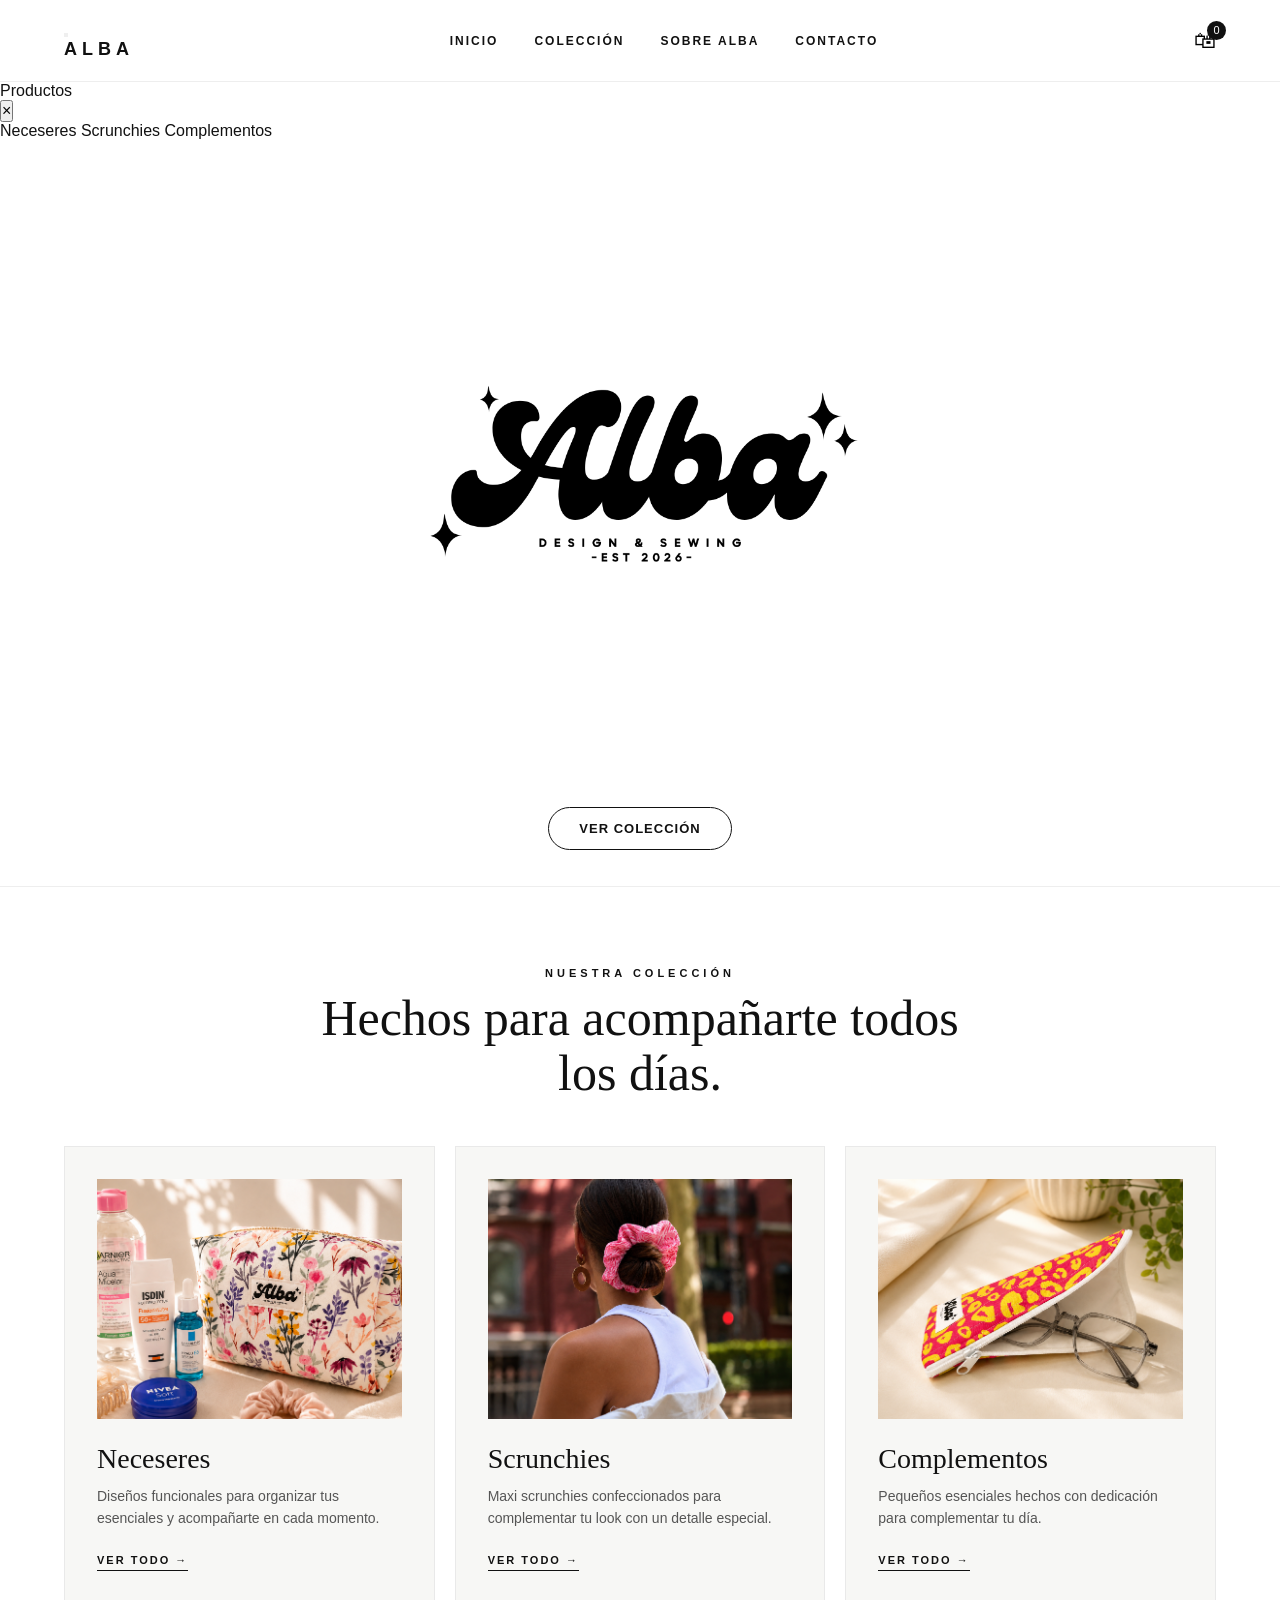
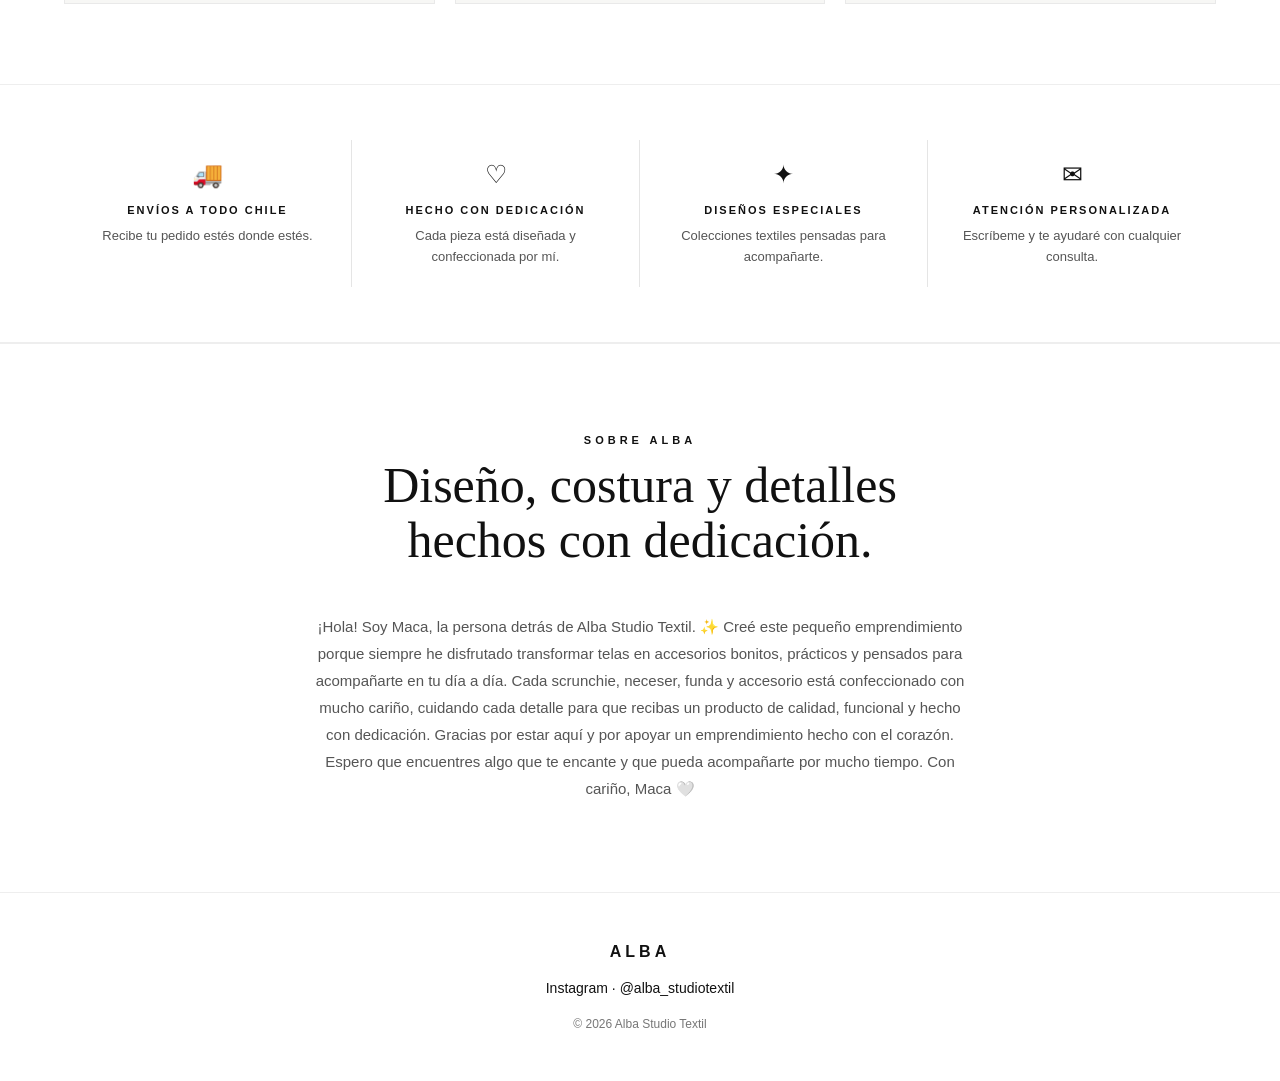
==== commit d65bee1b: "Update index.html" ====
--- a/index.html
+++ b/index.html
@@ -13,9 +13,23 @@
 
   <header class="encabezado">
 
-    <div class="marca-menu">
-      ALBA
-    </div>
+   <div class="lado-izquierdo">
+
+  <button
+    class="menu-productos-boton"
+    id="abrir-menu-productos"
+    aria-label="Abrir menú de productos"
+  >
+    <span></span>
+    <span></span>
+    <span></span>
+  </button>
+
+  <div class="marca-menu">
+    ALBA
+  </div>
+
+</div>
 
     <nav class="menu">
       <a href="#inicio">Inicio</a>
@@ -30,7 +44,41 @@
     </button>
 
   </header>
-
+<div class="fondo-menu-productos" id="fondo-menu-productos"></div>
+
+<aside class="menu-productos" id="menu-productos">
+
+  <div class="menu-productos-superior">
+
+    <p>Productos</p>
+
+    <button
+      class="cerrar-menu-productos"
+      id="cerrar-menu-productos"
+      aria-label="Cerrar menú"
+    >
+      ×
+    </button>
+
+  </div>
+
+  <nav class="menu-productos-enlaces">
+
+    <a href="#neceseres">
+      Neceseres
+    </a>
+
+    <a href="#scrunchies">
+      Scrunchies
+    </a>
+
+    <a href="#complementos">
+      Complementos
+    </a>
+
+  </nav>
+
+</aside>
 
   <main>
 
@@ -52,7 +100,7 @@
     <section class="coleccion" id="coleccion">
 
       <p class="etiqueta-seccion">
-        Nueva colección
+        NUESTRA COLECCIÓN
       </p>
 
       <h2 class="titulo-seccion">
@@ -61,7 +109,8 @@
 
       <div class="categorias">
 
-        <article class="categoria">
+        <article class="categoria" id="neceseres">
+         <img src="img/neceser1.png" alt="Neceseres Alba">
           <h3>Neceseres</h3>
 
           <p>
@@ -75,7 +124,8 @@
         </article>
 
 
-        <article class="categoria">
+        <article class="categoria" id="scrunchies">
+          <img src="img/scrunchies1.png" alt="Scrunchies Alba">
           <h3>Scrunchies</h3>
 
           <p>
@@ -89,8 +139,9 @@
         </article>
 
 
-        <article class="categoria">
-          <h3>Accesorios</h3>
+       <article class="categoria" id="complementos">
+           <img src="img/accesorios1.png" alt="Accesorios Alba">
+          <h3>Complementos</h3>
 
           <p>
             Pequeños esenciales hechos con dedicación
@@ -177,10 +228,17 @@
           font-size:15px;
         "
       >
-        Alba nace para crear accesorios textiles funcionales,
-        bonitos y especiales. Cada producto es confeccionado
-        cuidadosamente para acompañarte en tus días y complementar
-        tus momentos.
+       ¡Hola! Soy Maca, la persona detrás de Alba Studio Textil. ✨
+
+Creé este pequeño emprendimiento porque siempre he disfrutado transformar telas en accesorios bonitos, prácticos y pensados para acompañarte en tu día a día.
+
+Cada scrunchie, neceser, funda y accesorio está confeccionado con mucho cariño, cuidando cada detalle para que recibas un producto de calidad, funcional y hecho con dedicación.
+
+Gracias por estar aquí y por apoyar un emprendimiento hecho con el corazón. Espero que encuentres algo que te encante y que pueda acompañarte por mucho tiempo.
+
+Con cariño,
+
+Maca 🤍
       </p>
 
     </section>
@@ -215,6 +273,41 @@
     </p>
 
   </footer>
-
+<script>
+
+  const abrirMenuProductos =
+    document.getElementById("abrir-menu-productos");
+
+  const cerrarMenuProductos =
+    document.getElementById("cerrar-menu-productos");
+
+  const menuProductos =
+    document.getElementById("menu-productos");
+
+  const fondoMenuProductos =
+    document.getElementById("fondo-menu-productos");
+
+  const enlacesProductos =
+    document.querySelectorAll(".menu-productos-enlaces a");
+
+  function abrirMenu() {
+    menuProductos.classList.add("activo");
+    fondoMenuProductos.classList.add("activo");
+  }
+
+  function cerrarMenu() {
+    menuProductos.classList.remove("activo");
+    fondoMenuProductos.classList.remove("activo");
+  }
+
+  abrirMenuProductos.addEventListener("click", abrirMenu);
+  cerrarMenuProductos.addEventListener("click", cerrarMenu);
+  fondoMenuProductos.addEventListener("click", cerrarMenu);
+
+  enlacesProductos.forEach(function(enlace) {
+    enlace.addEventListener("click", cerrarMenu);
+  });
+
+</script>
 </body>
 </html>
--- a/style.css
+++ b/style.css
@@ -118,7 +118,7 @@
   width: min(620px, 88vw);
   height: auto;
   display: block;
-  margin: 0 auto 10px;
+  margin: 0 auto 5px;
 }
 
 .boton-principal {
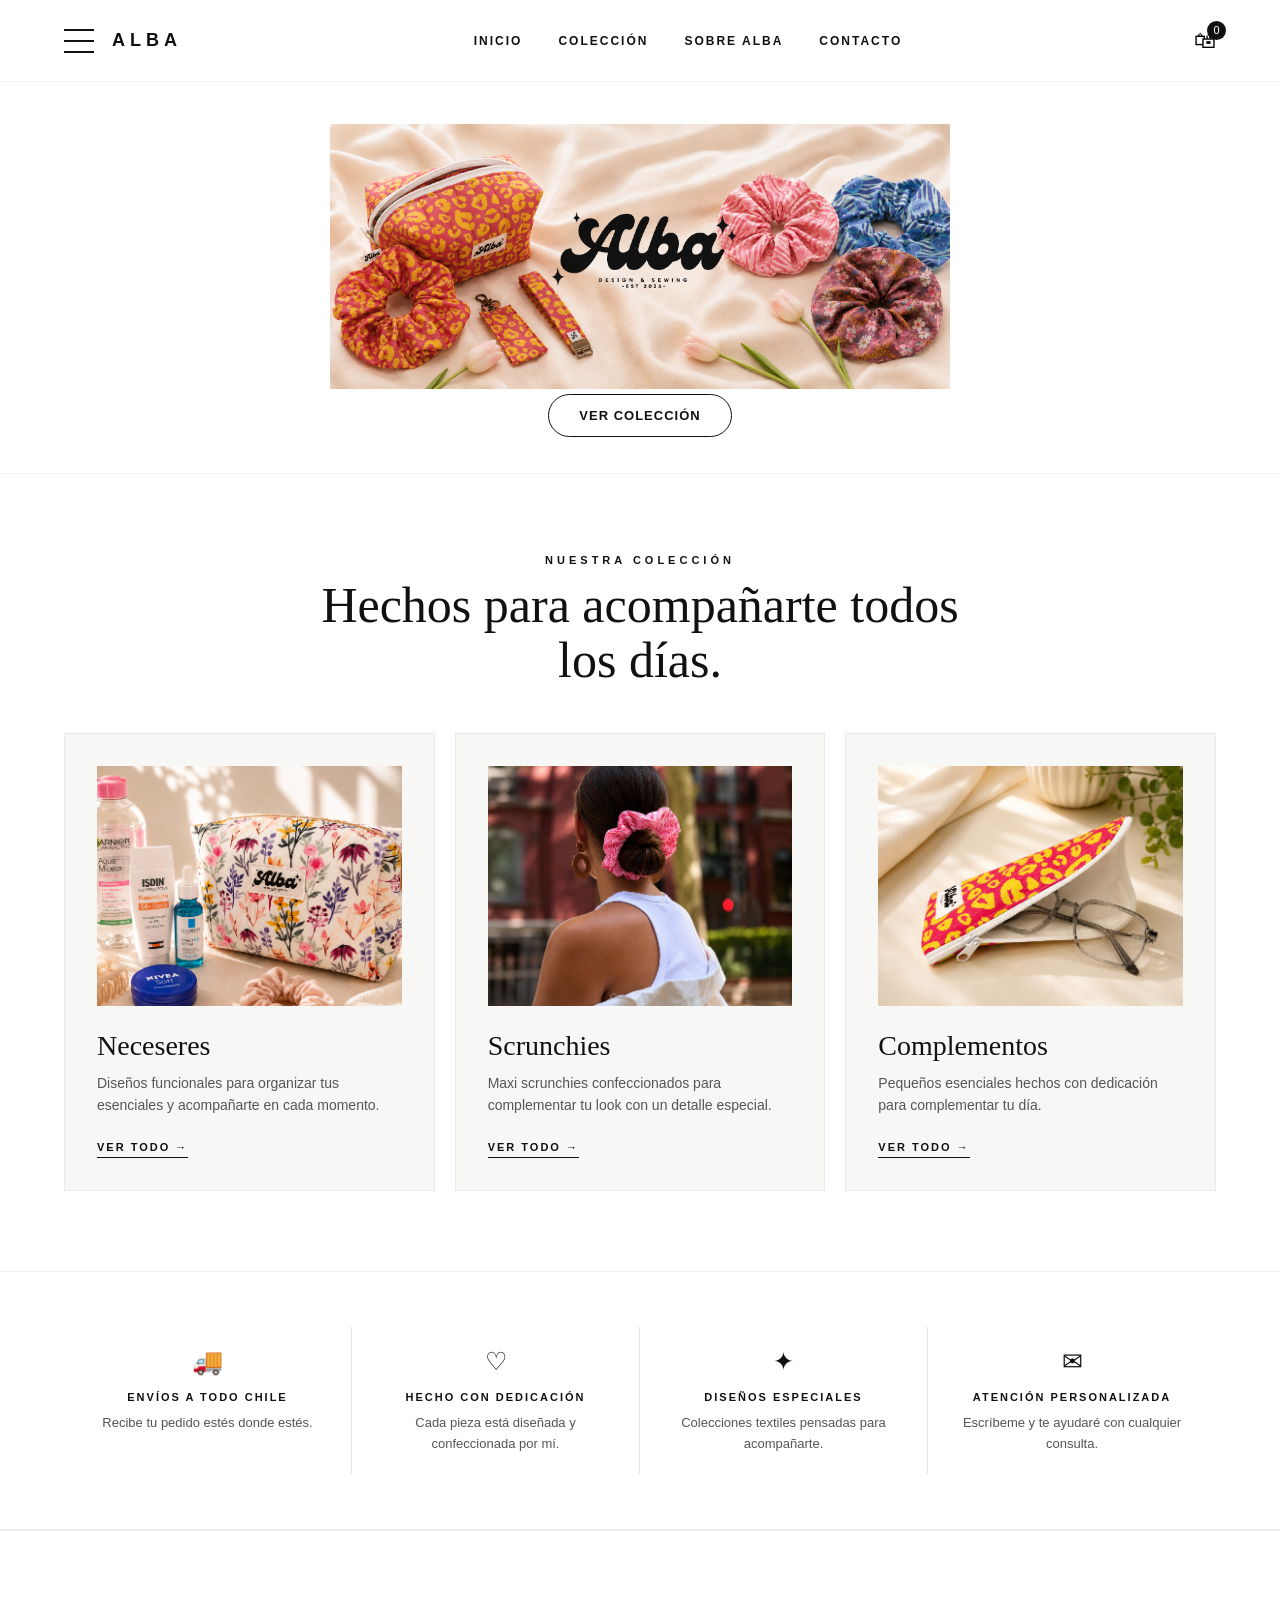
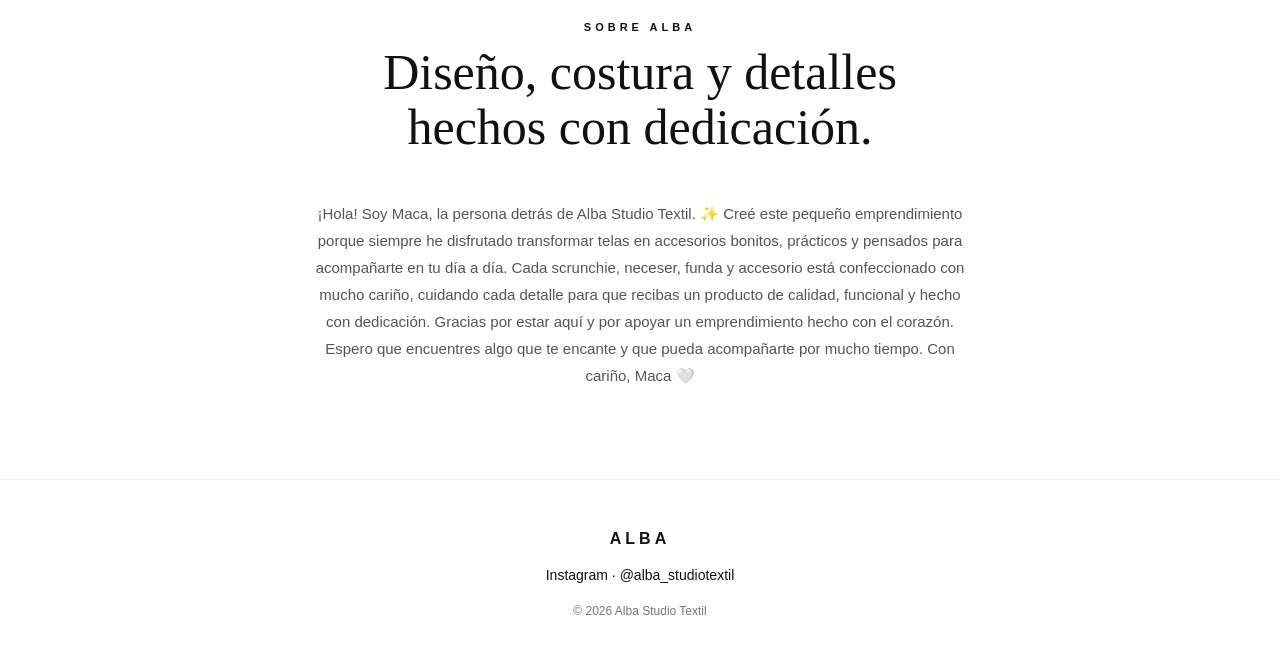
==== commit e17c350a: "Update index.html" ====
--- a/index.html
+++ b/index.html
@@ -85,7 +85,7 @@
     <section class="portada" id="inicio">
 
       <img
-        src="ALBA.png"
+        src="banner.png"
         alt="Alba Design and Sewing"
         class="logo-principal"
       >
--- a/style.css
+++ b/style.css
@@ -533,3 +533,94 @@
     font-size: 32px;
   }
 }
+.lado-izquierdo {
+  display: flex;
+  align-items: center;
+  gap: 18px;
+}
+
+.menu-productos-boton {
+  width: 30px;
+  height: 24px;
+  padding: 0;
+  border: none;
+  background: transparent;
+  cursor: pointer;
+  display: flex;
+  flex-direction: column;
+  justify-content: space-between;
+}
+
+.menu-productos-boton span {
+  display: block;
+  width: 100%;
+  height: 2px;
+  background: #111;
+}
+
+.fondo-menu-productos {
+  position: fixed;
+  inset: 0;
+  background: rgba(0, 0, 0, 0.35);
+  opacity: 0;
+  visibility: hidden;
+  transition: 0.3s ease;
+  z-index: 998;
+}
+
+.fondo-menu-productos.activo {
+  opacity: 1;
+  visibility: visible;
+}
+
+.menu-productos {
+  position: fixed;
+  top: 0;
+  left: 0;
+  width: 290px;
+  max-width: 85%;
+  height: 100vh;
+  padding: 30px;
+  background: #fff;
+  transform: translateX(-100%);
+  transition: transform 0.3s ease;
+  z-index: 999;
+}
+
+.menu-productos.activo {
+  transform: translateX(0);
+}
+
+.menu-productos-superior {
+  display: flex;
+  justify-content: space-between;
+  align-items: center;
+  margin-bottom: 45px;
+}
+
+.menu-productos-superior p {
+  margin: 0;
+  font-size: 14px;
+  font-weight: 700;
+  letter-spacing: 2px;
+  text-transform: uppercase;
+}
+
+.cerrar-menu-productos {
+  border: none;
+  background: transparent;
+  font-size: 32px;
+  cursor: pointer;
+}
+
+.menu-productos-enlaces {
+  display: flex;
+  flex-direction: column;
+  gap: 25px;
+}
+
+.menu-productos-enlaces a {
+  color: #111;
+  text-decoration: none;
+  font-size: 18px;
+}
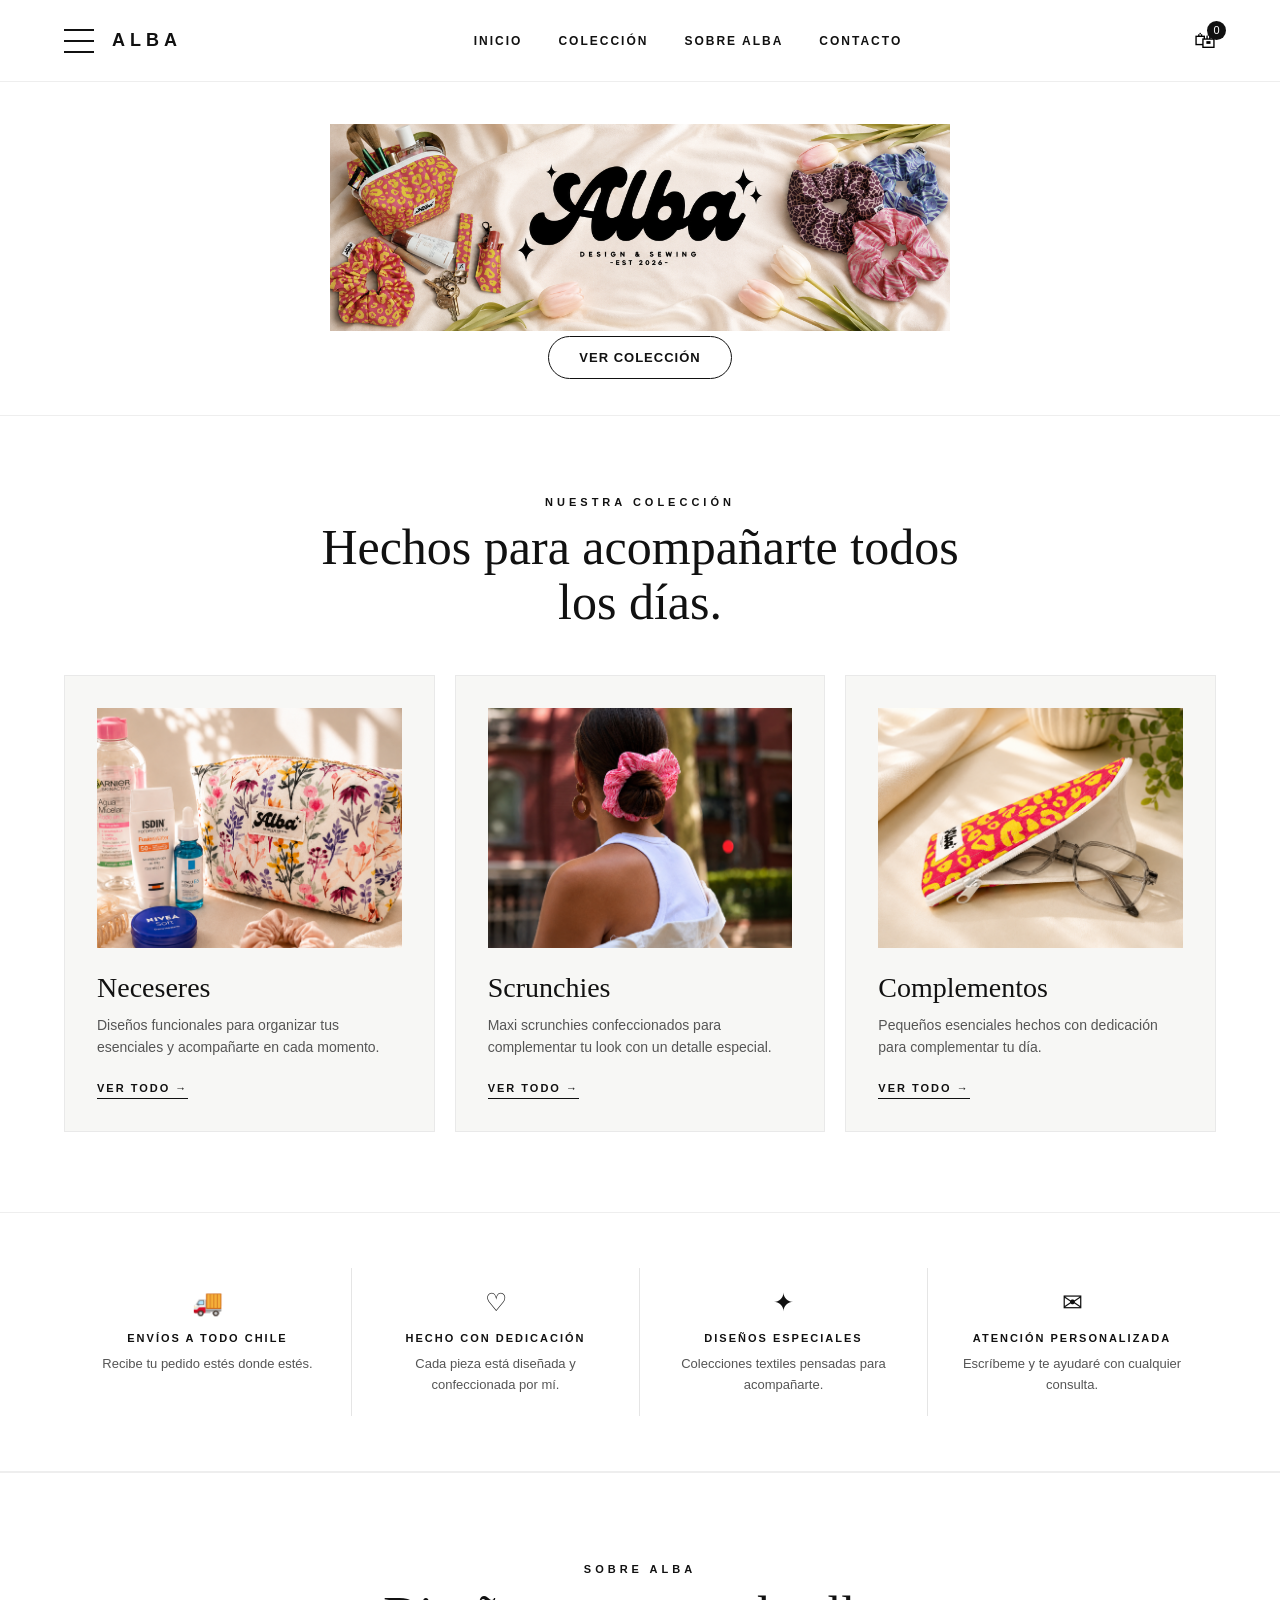
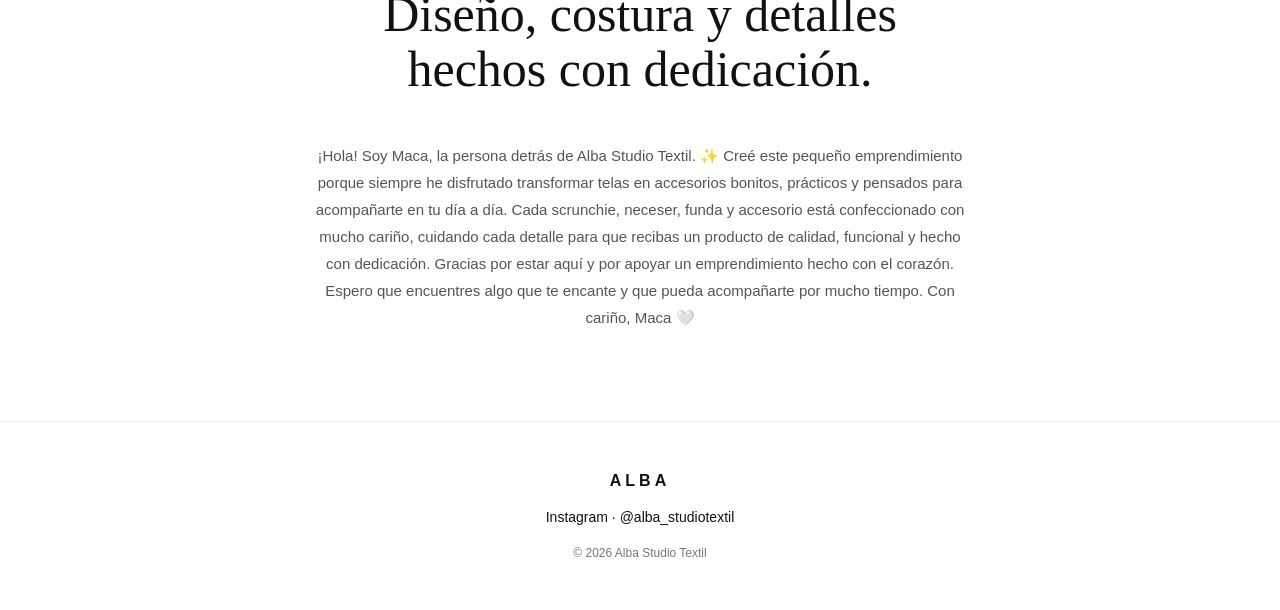
==== commit 717dbf37: "Update index.html" ====
--- a/index.html
+++ b/index.html
@@ -85,7 +85,7 @@
     <section class="portada" id="inicio">
 
       <img
-        src="banner.png"
+        src="banner-alba.png"
         alt="Alba Design and Sewing"
         class="logo-principal"
       >
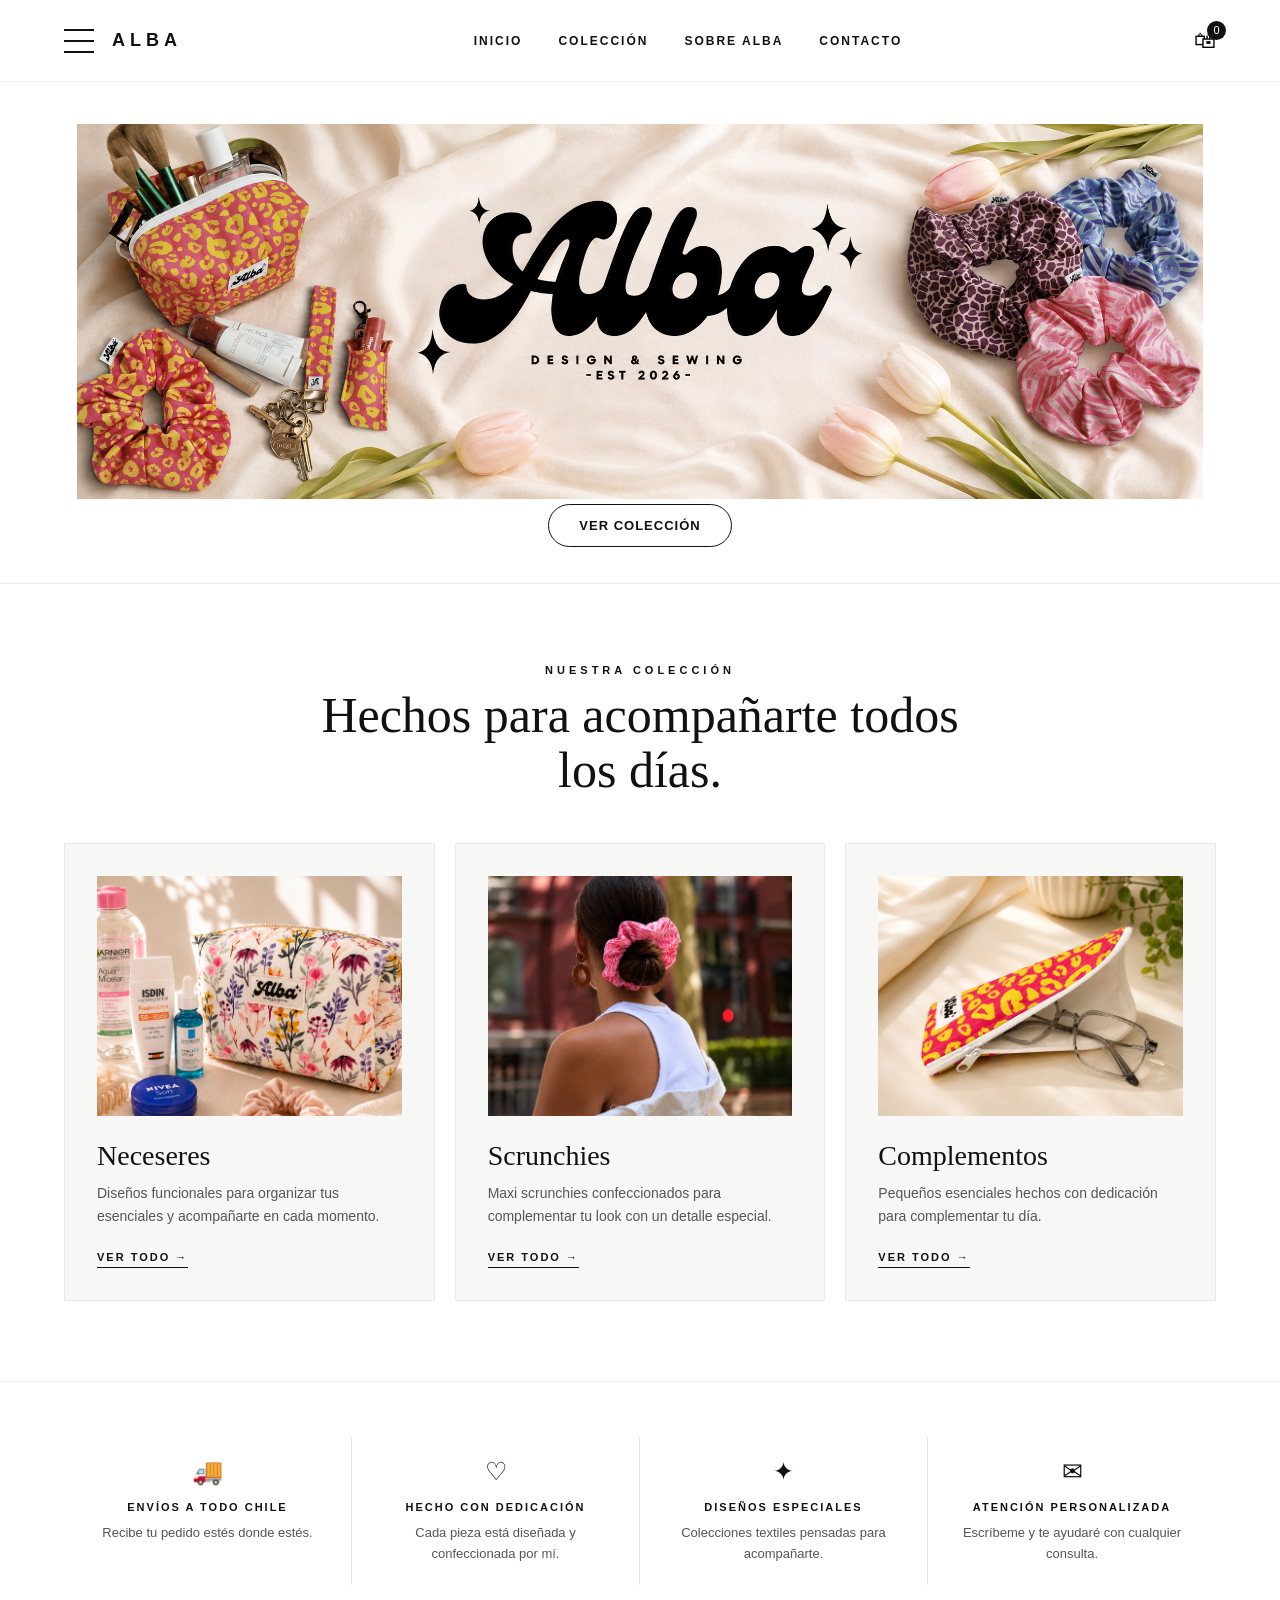
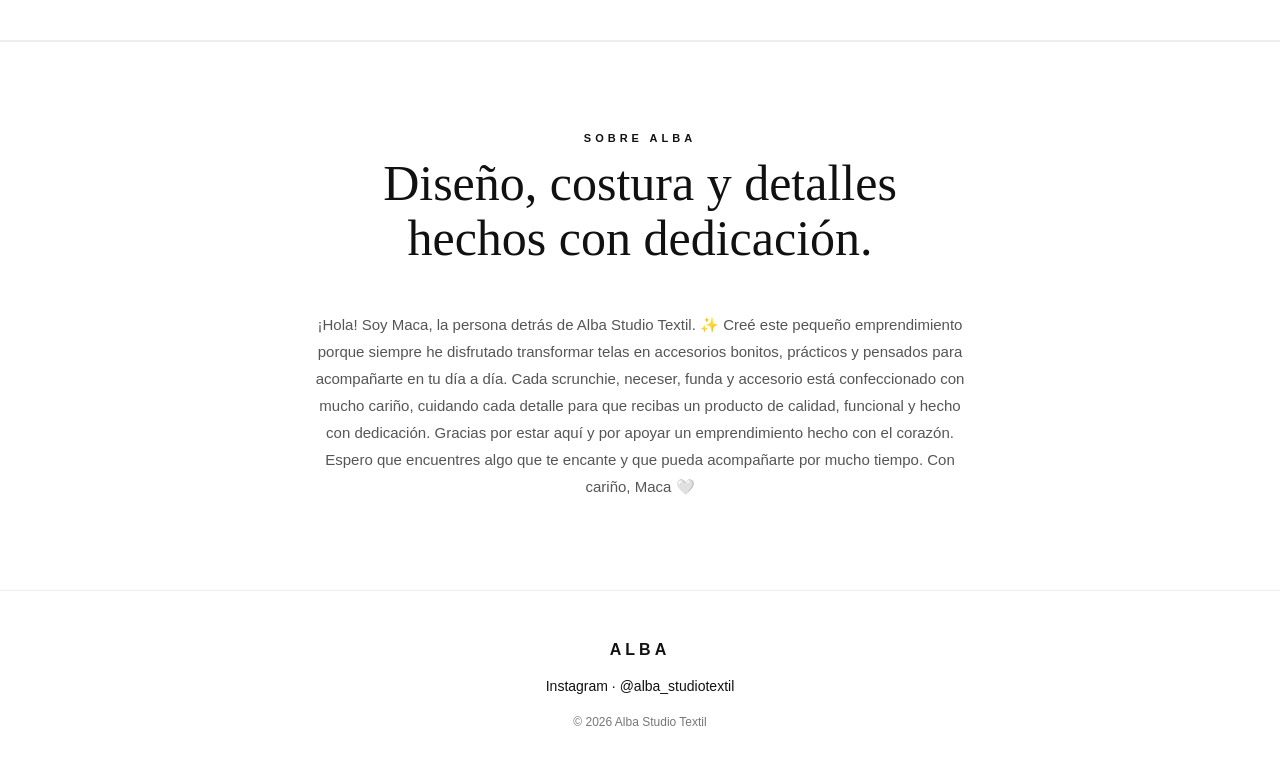
==== commit a662e4d7: "Update index.html" ====
--- a/index.html
+++ b/index.html
@@ -118,9 +118,7 @@
             y acompañarte en cada momento.
           </p>
 
-          <a href="#">
-            Ver todo →
-          </a>
+         <a href="neceseres.html">Ver todo →</a>
         </article>
 
 
--- a/style.css
+++ b/style.css
@@ -19,7 +19,7 @@
 }
 
 img {
-  max-width: 100%;
+  max-width: 150%;
   height: auto;
   display: block;
 }
@@ -115,7 +115,7 @@
 }
 
 .logo-principal {
-  width: min(620px, 88vw);
+  width: min(1800px, 88vw);
   height: auto;
   display: block;
   margin: 0 auto 5px;
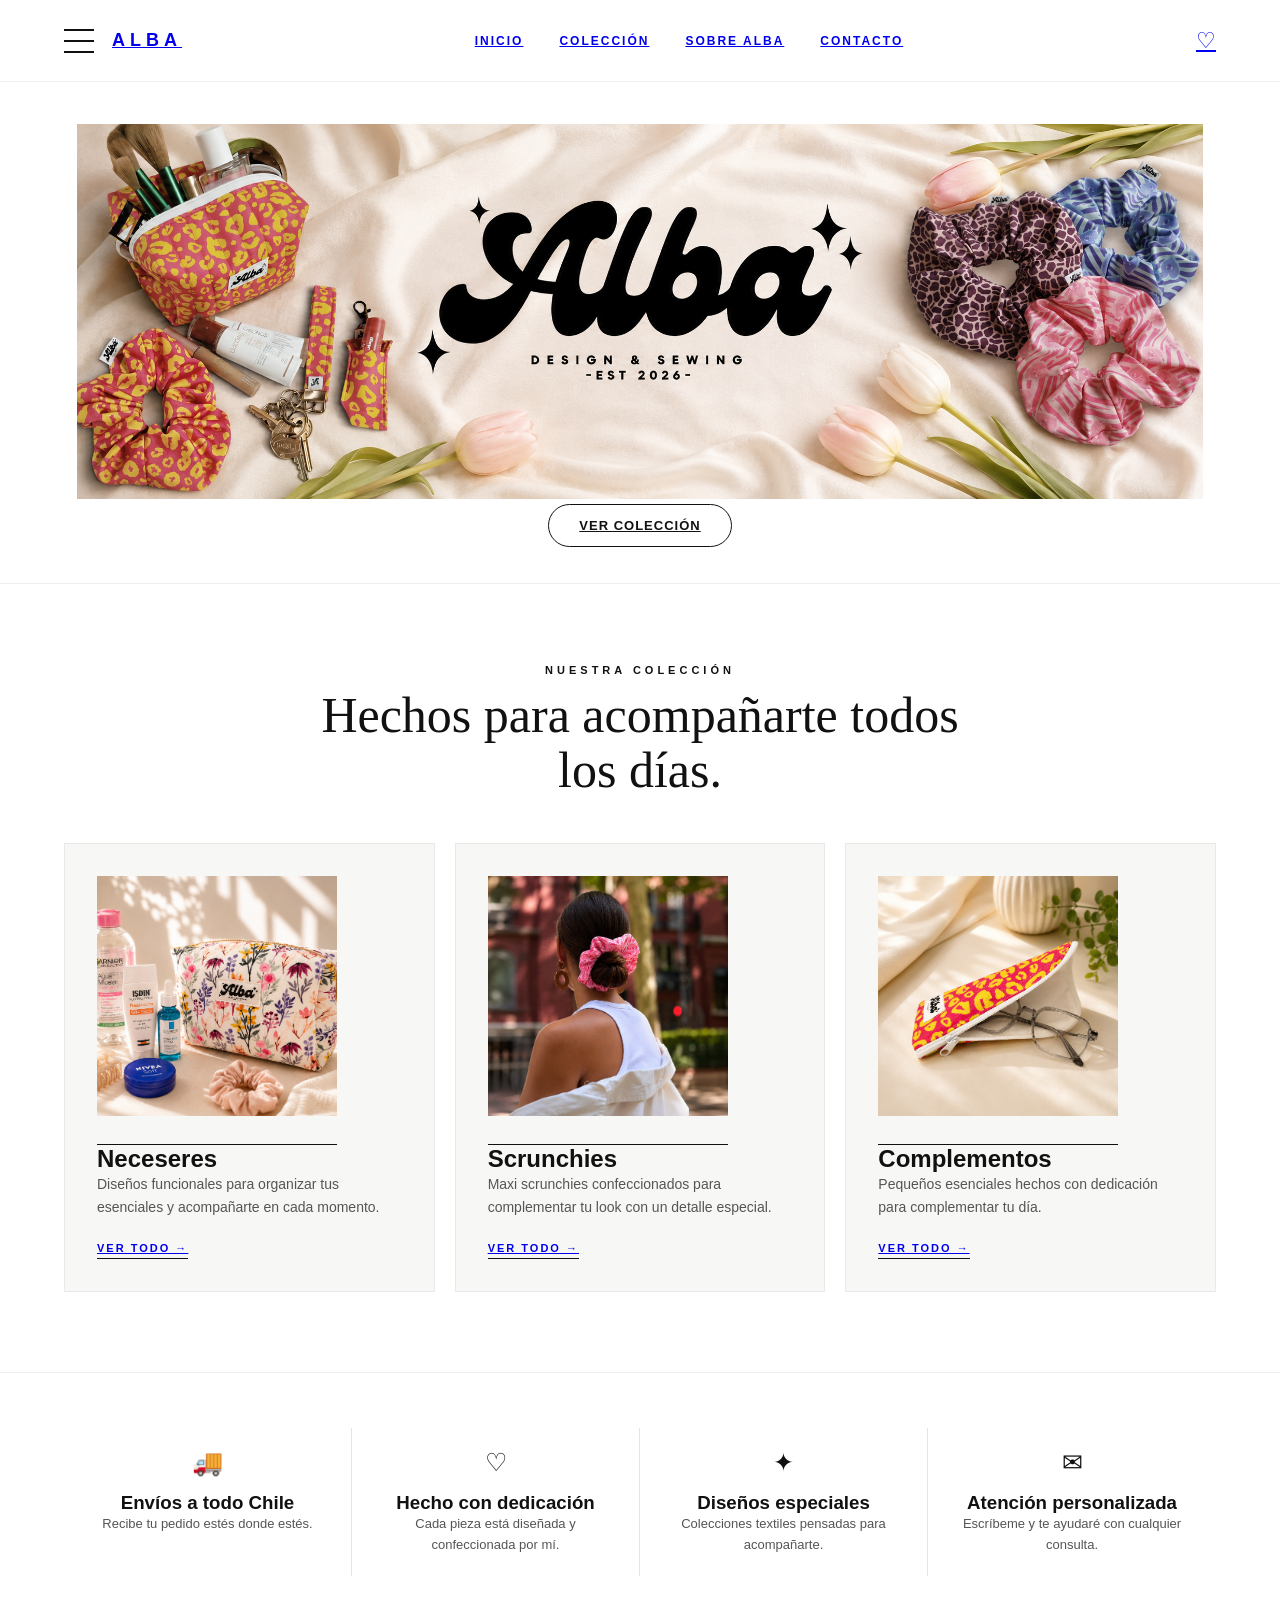
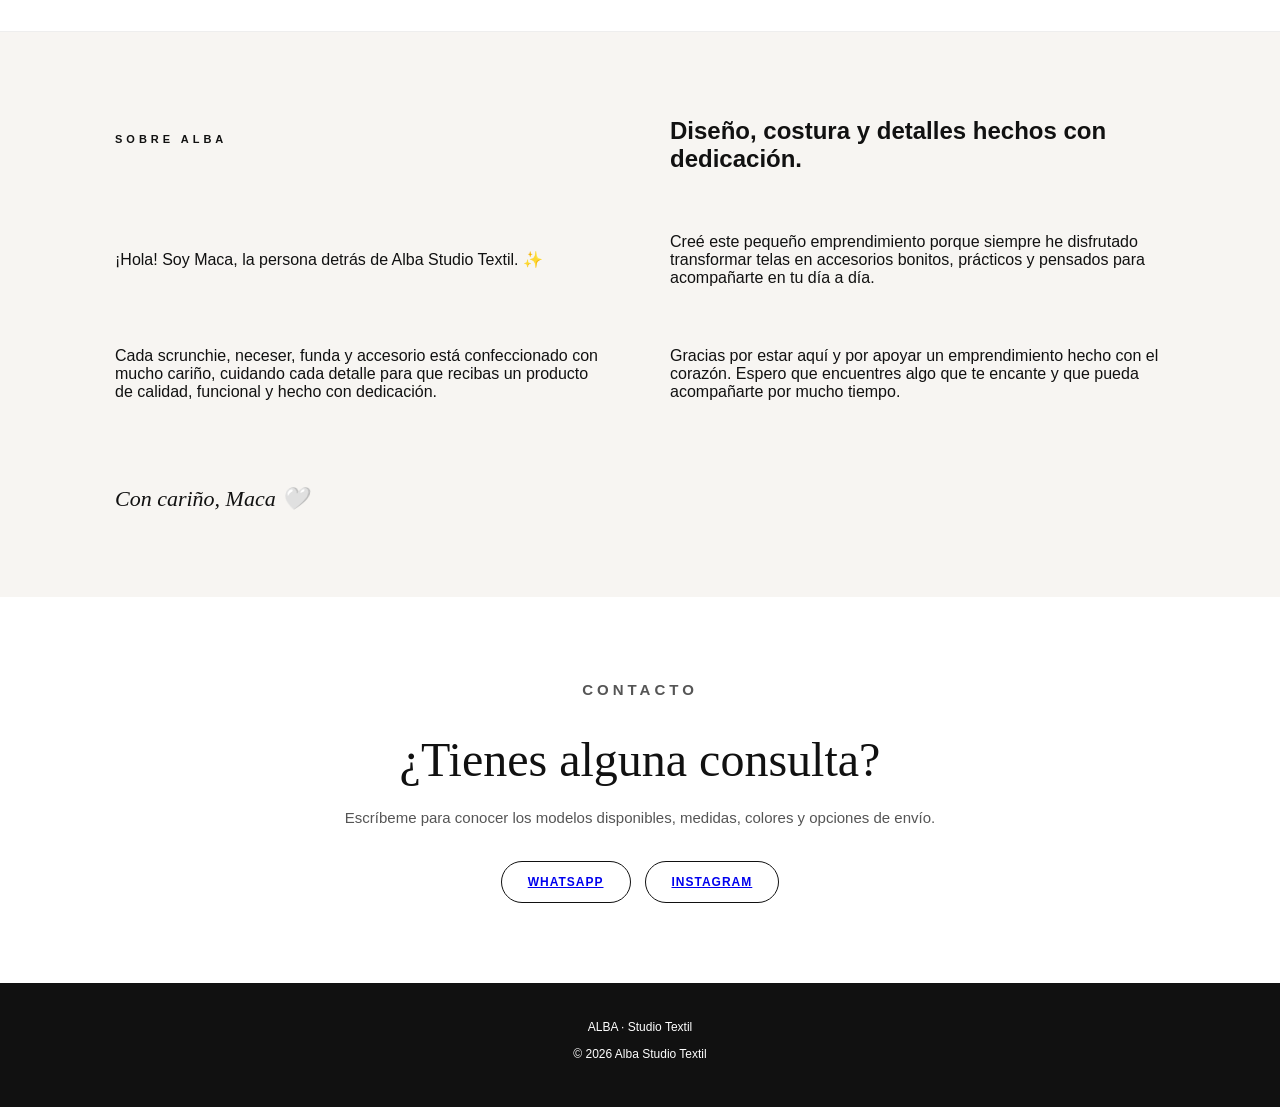
==== commit 174e13f2: "Update index.html" ====
--- a/index.html
+++ b/index.html
@@ -1,8 +1,13 @@
 <!DOCTYPE html>
 <html lang="es">
+
 <head>
   <meta charset="UTF-8">
-  <meta name="viewport" content="width=device-width, initial-scale=1.0">
+
+  <meta
+    name="viewport"
+    content="width=device-width, initial-scale=1.0"
+  >
 
   <title>Alba Studio Textil</title>
 
@@ -13,23 +18,24 @@
 
   <header class="encabezado">
 
-   <div class="lado-izquierdo">
-
-  <button
-    class="menu-productos-boton"
-    id="abrir-menu-productos"
-    aria-label="Abrir menú de productos"
-  >
-    <span></span>
-    <span></span>
-    <span></span>
-  </button>
-
-  <div class="marca-menu">
-    ALBA
-  </div>
-
-</div>
+    <div class="lado-izquierdo">
+
+      <button
+        class="menu-productos-boton"
+        id="abrir-menu-productos"
+        aria-label="Abrir menú de productos"
+        type="button"
+      >
+        <span></span>
+        <span></span>
+        <span></span>
+      </button>
+
+      <a href="index.html" class="marca-menu">
+        ALBA
+      </a>
+
+    </div>
 
     <nav class="menu">
       <a href="#inicio">Inicio</a>
@@ -38,117 +44,197 @@
       <a href="#contacto">Contacto</a>
     </nav>
 
-    <button class="carrito-boton" aria-label="Abrir carrito">
-      🛍
-      <span class="carrito-contador">0</span>
-    </button>
+    <a
+      class="carrito-boton"
+      href="https://wa.me/56994187887"
+      target="_blank"
+      rel="noopener noreferrer"
+      aria-label="Contactar por WhatsApp"
+    >
+      ♡
+    </a>
 
   </header>
-<div class="fondo-menu-productos" id="fondo-menu-productos"></div>
-
-<aside class="menu-productos" id="menu-productos">
-
-  <div class="menu-productos-superior">
-
-    <p>Productos</p>
-
-    <button
-      class="cerrar-menu-productos"
-      id="cerrar-menu-productos"
-      aria-label="Cerrar menú"
+
+
+  <!-- Fondo oscuro del menú lateral -->
+
+  <div
+    class="fondo-menu-productos"
+    id="fondo-menu-productos"
+  ></div>
+
+
+  <!-- Menú lateral de categorías -->
+
+  <aside
+    class="menu-productos"
+    id="menu-productos"
+  >
+
+    <div class="menu-productos-superior">
+
+      <p>Productos</p>
+
+      <button
+        class="cerrar-menu-productos"
+        id="cerrar-menu-productos"
+        aria-label="Cerrar menú"
+        type="button"
+      >
+        ×
+      </button>
+
+    </div>
+
+    <nav class="menu-productos-enlaces">
+
+      <a href="neceseres.html">
+        Neceseres
+      </a>
+
+      <a href="scrunchies.html">
+        Scrunchies
+      </a>
+
+      <a href="accesorios.html">
+        Complementos
+      </a>
+
+    </nav>
+
+  </aside>
+
+
+  <main>
+
+    <!-- Banner principal -->
+
+    <section
+      class="portada"
+      id="inicio"
     >
-      ×
-    </button>
-
-  </div>
-
-  <nav class="menu-productos-enlaces">
-
-    <a href="#neceseres">
-      Neceseres
-    </a>
-
-    <a href="#scrunchies">
-      Scrunchies
-    </a>
-
-    <a href="#complementos">
-      Complementos
-    </a>
-
-  </nav>
-
-</aside>
-
-  <main>
-
-    <section class="portada" id="inicio">
 
       <img
         src="banner-alba.png"
-        alt="Alba Design and Sewing"
+        alt="Alba Studio Textil"
         class="logo-principal"
       >
 
-      <a href="#coleccion" class="boton-principal">
+      <a
+        href="#coleccion"
+        class="boton-principal"
+      >
         Ver colección
       </a>
 
     </section>
 
 
-    <section class="coleccion" id="coleccion">
+    <!-- Categorías -->
+
+    <section
+      class="coleccion"
+      id="coleccion"
+    >
 
       <p class="etiqueta-seccion">
-        NUESTRA COLECCIÓN
+        Nuestra colección
       </p>
 
-      <h2 class="titulo-seccion">
+      <h1 class="titulo-seccion">
         Hechos para acompañarte todos los días.
-      </h2>
+      </h1>
 
       <div class="categorias">
 
-        <article class="categoria" id="neceseres">
-         <img src="img/neceser1.png" alt="Neceseres Alba">
-          <h3>Neceseres</h3>
+        <!-- Neceseres -->
+
+        <article class="categoria">
+
+          <a href="neceseres.html" class="imagen-categoria">
+
+            <img
+              src="img/neceser1.png"
+              alt="Neceseres Alba"
+            >
+
+          </a>
+
+          <h2>Neceseres</h2>
 
           <p>
             Diseños funcionales para organizar tus esenciales
             y acompañarte en cada momento.
           </p>
 
-         <a href="neceseres.html">Ver todo →</a>
+          <a
+            href="neceseres.html"
+            class="enlace-categoria"
+          >
+            Ver todo →
+          </a>
+
         </article>
 
 
-        <article class="categoria" id="scrunchies">
-          <img src="img/scrunchies1.png" alt="Scrunchies Alba">
-          <h3>Scrunchies</h3>
+        <!-- Scrunchies -->
+
+        <article class="categoria">
+
+          <a href="scrunchies.html" class="imagen-categoria">
+
+            <img
+              src="img/scrunchies1.png"
+              alt="Scrunchies Alba"
+            >
+
+          </a>
+
+          <h2>Scrunchies</h2>
 
           <p>
             Maxi scrunchies confeccionados para complementar
             tu look con un detalle especial.
           </p>
 
-          <a href="#">
+          <a
+            href="scrunchies.html"
+            class="enlace-categoria"
+          >
             Ver todo →
           </a>
+
         </article>
 
 
-       <article class="categoria" id="complementos">
-           <img src="img/accesorios1.png" alt="Accesorios Alba">
-          <h3>Complementos</h3>
+        <!-- Complementos -->
+
+        <article class="categoria">
+
+          <a href="accesorios.html" class="imagen-categoria">
+
+            <img
+              src="img/accesorios1.png"
+              alt="Accesorios Alba"
+            >
+
+          </a>
+
+          <h2>Complementos</h2>
 
           <p>
             Pequeños esenciales hechos con dedicación
             para complementar tu día.
           </p>
 
-          <a href="#">
+          <a
+            href="accesorios.html"
+            class="enlace-categoria"
+          >
             Ver todo →
           </a>
+
         </article>
 
       </div>
@@ -156,156 +242,242 @@
     </section>
 
 
+    <!-- Beneficios -->
+
     <section class="beneficios">
 
-      <div class="beneficio">
+      <article class="beneficio">
+
         <span>🚚</span>
 
-        <h4>Envíos a todo Chile</h4>
+        <h3>Envíos a todo Chile</h3>
 
         <p>
           Recibe tu pedido estés donde estés.
         </p>
+
+      </article>
+
+
+      <article class="beneficio">
+
+        <span>♡</span>
+
+        <h3>Hecho con dedicación</h3>
+
+        <p>
+          Cada pieza está diseñada y confeccionada por mí.
+        </p>
+
+      </article>
+
+
+      <article class="beneficio">
+
+        <span>✦</span>
+
+        <h3>Diseños especiales</h3>
+
+        <p>
+          Colecciones textiles pensadas para acompañarte.
+        </p>
+
+      </article>
+
+
+      <article class="beneficio">
+
+        <span>✉</span>
+
+        <h3>Atención personalizada</h3>
+
+        <p>
+          Escríbeme y te ayudaré con cualquier consulta.
+        </p>
+
+      </article>
+
+    </section>
+
+
+    <!-- Sobre Alba -->
+
+    <section
+      class="sobre-alba"
+      id="sobre-alba"
+    >
+
+      <div class="sobre-contenido">
+
+        <p class="etiqueta-seccion">
+          Sobre Alba
+        </p>
+
+        <h2>
+          Diseño, costura y detalles hechos con dedicación.
+        </h2>
+
+        <p>
+          ¡Hola! Soy Maca, la persona detrás de Alba Studio Textil. ✨
+        </p>
+
+        <p>
+          Creé este pequeño emprendimiento porque siempre he disfrutado
+          transformar telas en accesorios bonitos, prácticos y pensados
+          para acompañarte en tu día a día.
+        </p>
+
+        <p>
+          Cada scrunchie, neceser, funda y accesorio está confeccionado
+          con mucho cariño, cuidando cada detalle para que recibas un
+          producto de calidad, funcional y hecho con dedicación.
+        </p>
+
+        <p>
+          Gracias por estar aquí y por apoyar un emprendimiento hecho con
+          el corazón. Espero que encuentres algo que te encante y que pueda
+          acompañarte por mucho tiempo.
+        </p>
+
+        <p class="firma-maca">
+          Con cariño, Maca 🤍
+        </p>
+
       </div>
 
-
-      <div class="beneficio">
-        <span>♡</span>
-
-        <h4>Hecho con dedicación</h4>
-
-        <p>
-          Cada pieza está diseñada y confeccionada por mí.
-        </p>
+    </section>
+
+
+    <!-- Contacto -->
+
+    <section
+      class="contacto"
+      id="contacto"
+    >
+
+      <p class="etiqueta-seccion">
+        Contacto
+      </p>
+
+      <h2>
+        ¿Tienes alguna consulta?
+      </h2>
+
+      <p>
+        Escríbeme para conocer los modelos disponibles,
+        medidas, colores y opciones de envío.
+      </p>
+
+      <div class="botones-contacto">
+
+        <a
+          class="boton-contacto"
+          href="https://wa.me/56994187887"
+          target="_blank"
+          rel="noopener noreferrer"
+        >
+          WhatsApp
+        </a>
+
+        <a
+          class="boton-contacto"
+          href="https://www.instagram.com/alba_studiotextil"
+          target="_blank"
+          rel="noopener noreferrer"
+        >
+          Instagram
+        </a>
+
       </div>
 
-
-      <div class="beneficio">
-        <span>✦</span>
-
-        <h4>Diseños especiales</h4>
-
-        <p>
-          Colecciones textiles pensadas para acompañarte.
-        </p>
-      </div>
-
-
-      <div class="beneficio">
-        <span>✉</span>
-
-        <h4>Atención personalizada</h4>
-
-        <p>
-          Escríbeme y te ayudaré con cualquier consulta.
-        </p>
-      </div>
-
     </section>
 
-
-    <section
-      id="sobre-alba"
-      style="padding:90px 5%; text-align:center; border-top:1px solid #eee;"
-    >
-
-      <p class="etiqueta-seccion">
-        Sobre Alba
-      </p>
-
-      <h2 class="titulo-seccion">
-        Diseño, costura y detalles hechos con dedicación.
-      </h2>
-
-      <p
-        style="
-          max-width:650px;
-          margin:auto;
-          color:#555;
-          line-height:1.8;
-          font-size:15px;
-        "
-      >
-       ¡Hola! Soy Maca, la persona detrás de Alba Studio Textil. ✨
-
-Creé este pequeño emprendimiento porque siempre he disfrutado transformar telas en accesorios bonitos, prácticos y pensados para acompañarte en tu día a día.
-
-Cada scrunchie, neceser, funda y accesorio está confeccionado con mucho cariño, cuidando cada detalle para que recibas un producto de calidad, funcional y hecho con dedicación.
-
-Gracias por estar aquí y por apoyar un emprendimiento hecho con el corazón. Espero que encuentres algo que te encante y que pueda acompañarte por mucho tiempo.
-
-Con cariño,
-
-Maca 🤍
-      </p>
-
-    </section>
-
   </main>
 
 
-  <footer
-    id="contacto"
-    style="
-      padding:50px 5%;
-      text-align:center;
-      border-top:1px solid #eee;
-    "
-  >
-
-    <p style="font-weight:700; letter-spacing:4px; margin-bottom:18px;">
-      ALBA
+  <!-- Pie de página -->
+
+  <footer class="pie-pagina">
+
+    <p>
+      ALBA · Studio Textil
     </p>
 
-    <a
-      href="https://www.instagram.com/alba_studiotextil"
-      target="_blank"
-      rel="noopener noreferrer"
-      style="font-size:14px;"
-    >
-      Instagram · @alba_studiotextil
-    </a>
-
-    <p style="margin-top:20px; color:#777; font-size:12px;">
+    <p>
       © 2026 Alba Studio Textil
     </p>
 
   </footer>
-<script>
-
-  const abrirMenuProductos =
-    document.getElementById("abrir-menu-productos");
-
-  const cerrarMenuProductos =
-    document.getElementById("cerrar-menu-productos");
-
-  const menuProductos =
-    document.getElementById("menu-productos");
-
-  const fondoMenuProductos =
-    document.getElementById("fondo-menu-productos");
-
-  const enlacesProductos =
-    document.querySelectorAll(".menu-productos-enlaces a");
-
-  function abrirMenu() {
-    menuProductos.classList.add("activo");
-    fondoMenuProductos.classList.add("activo");
-  }
-
-  function cerrarMenu() {
-    menuProductos.classList.remove("activo");
-    fondoMenuProductos.classList.remove("activo");
-  }
-
-  abrirMenuProductos.addEventListener("click", abrirMenu);
-  cerrarMenuProductos.addEventListener("click", cerrarMenu);
-  fondoMenuProductos.addEventListener("click", cerrarMenu);
-
-  enlacesProductos.forEach(function(enlace) {
-    enlace.addEventListener("click", cerrarMenu);
-  });
-
-</script>
+
+
+  <!-- Funcionamiento del menú lateral -->
+
+  <script>
+
+    const abrirMenuProductos =
+      document.getElementById("abrir-menu-productos");
+
+    const cerrarMenuProductos =
+      document.getElementById("cerrar-menu-productos");
+
+    const menuProductos =
+      document.getElementById("menu-productos");
+
+    const fondoMenuProductos =
+      document.getElementById("fondo-menu-productos");
+
+
+    function abrirMenu() {
+
+      menuProductos.classList.add("activo");
+
+      fondoMenuProductos.classList.add("activo");
+
+    }
+
+
+    function cerrarMenu() {
+
+      menuProductos.classList.remove("activo");
+
+      fondoMenuProductos.classList.remove("activo");
+
+    }
+
+
+    abrirMenuProductos.addEventListener(
+      "click",
+      abrirMenu
+    );
+
+
+    cerrarMenuProductos.addEventListener(
+      "click",
+      cerrarMenu
+    );
+
+
+    fondoMenuProductos.addEventListener(
+      "click",
+      cerrarMenu
+    );
+
+
+    document.addEventListener(
+      "keydown",
+      function(evento) {
+
+        if (evento.key === "Escape") {
+
+          cerrarMenu();
+
+        }
+
+      }
+    );
+
+  </script>
+
 </body>
+
 </html>
--- a/style.css
+++ b/style.css
@@ -19,9 +19,10 @@
 }
 
 img {
-  max-width: 150%;
+  max-width: 100%;
   height: auto;
   display: block;
+}
 }
 
 a {
@@ -624,3 +625,93 @@
   text-decoration: none;
   font-size: 18px;
 }
+/* ================================
+   PÁGINA DE NECESERES
+================================ */
+
+.pagina-productos {
+  min-height: 100vh;
+  padding: 45px 5% 80px;
+  background: #faf8f5;
+}
+
+.volver {
+  display: inline-block;
+  margin-bottom: 35px;
+  color: #555;
+  font-size: 12px;
+  font-weight: 600;
+  letter-spacing: 1.5px;
+  text-transform: uppercase;
+}
+
+.titulo-categoria {
+  margin-bottom: 45px;
+  text-align: center;
+  font-family: Georgia, "Times New Roman", serif;
+  font-size: 42px;
+  font-weight: 400;
+  color: #332d29;
+}
+
+.productos {
+  width: 100%;
+  max-width: 1050px;
+  margin: 0 auto;
+  display: grid;
+  grid-template-columns: repeat(3, 260px);
+  justify-content: center;
+  gap: 38px;
+}
+
+.producto {
+  text-align: center;
+  background: #ffffff;
+  padding-bottom: 22px;
+  border: 1px solid #eee8e2;
+}
+
+.producto img {
+  width: 100%;
+  height: 260px;
+  object-fit: cover;
+}
+
+.producto h3 {
+  margin: 18px 15px 8px;
+  font-family: Georgia, "Times New Roman", serif;
+  font-size: 20px;
+  font-weight: 400;
+  color: #332d29;
+}
+
+.producto p {
+  margin: 0;
+  font-size: 15px;
+  color: #75675f;
+}
+
+@media (max-width: 900px) {
+  .productos {
+    grid-template-columns: repeat(2, 260px);
+  }
+}
+
+@media (max-width: 600px) {
+  .pagina-productos {
+    padding: 30px 20px 60px;
+  }
+
+  .titulo-categoria {
+    font-size: 34px;
+  }
+
+  .productos {
+    grid-template-columns: minmax(0, 330px);
+  }
+
+  .producto img {
+    height: auto;
+    aspect-ratio: 1 / 1;
+  }
+}
